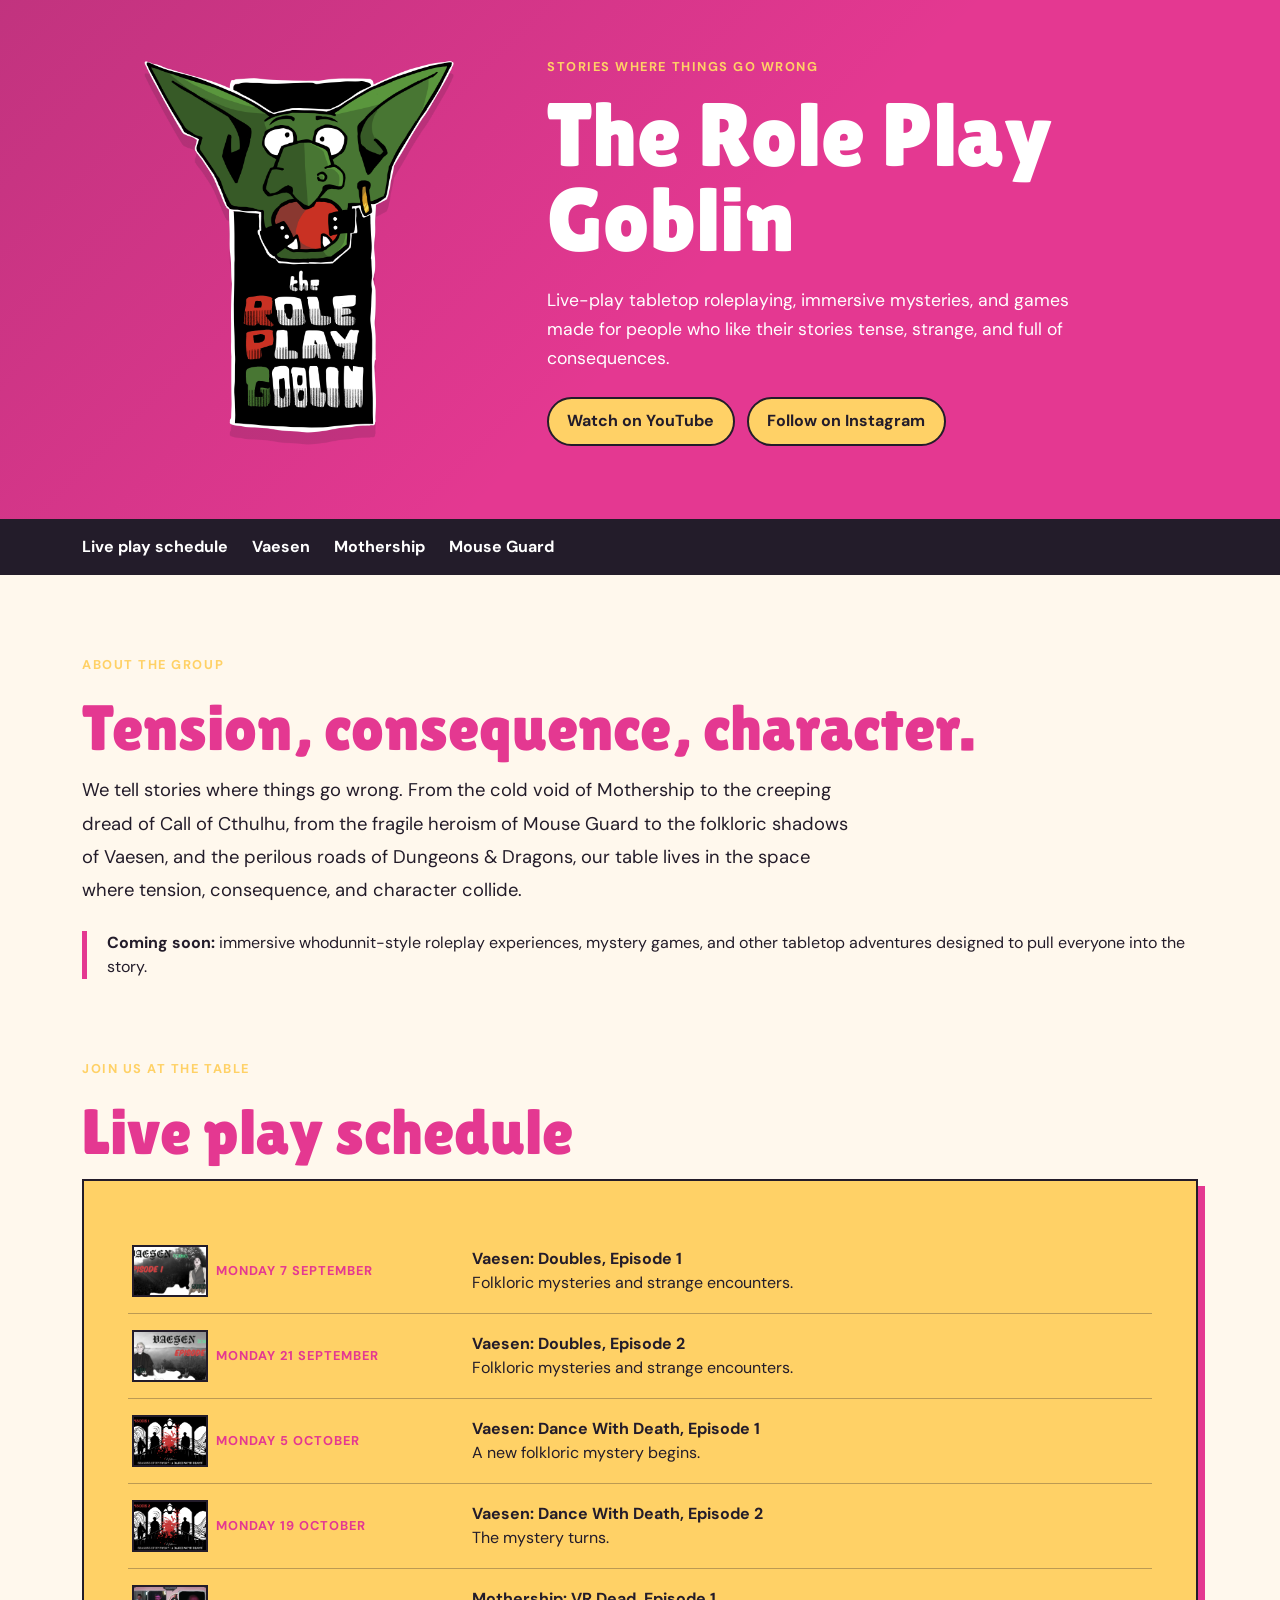
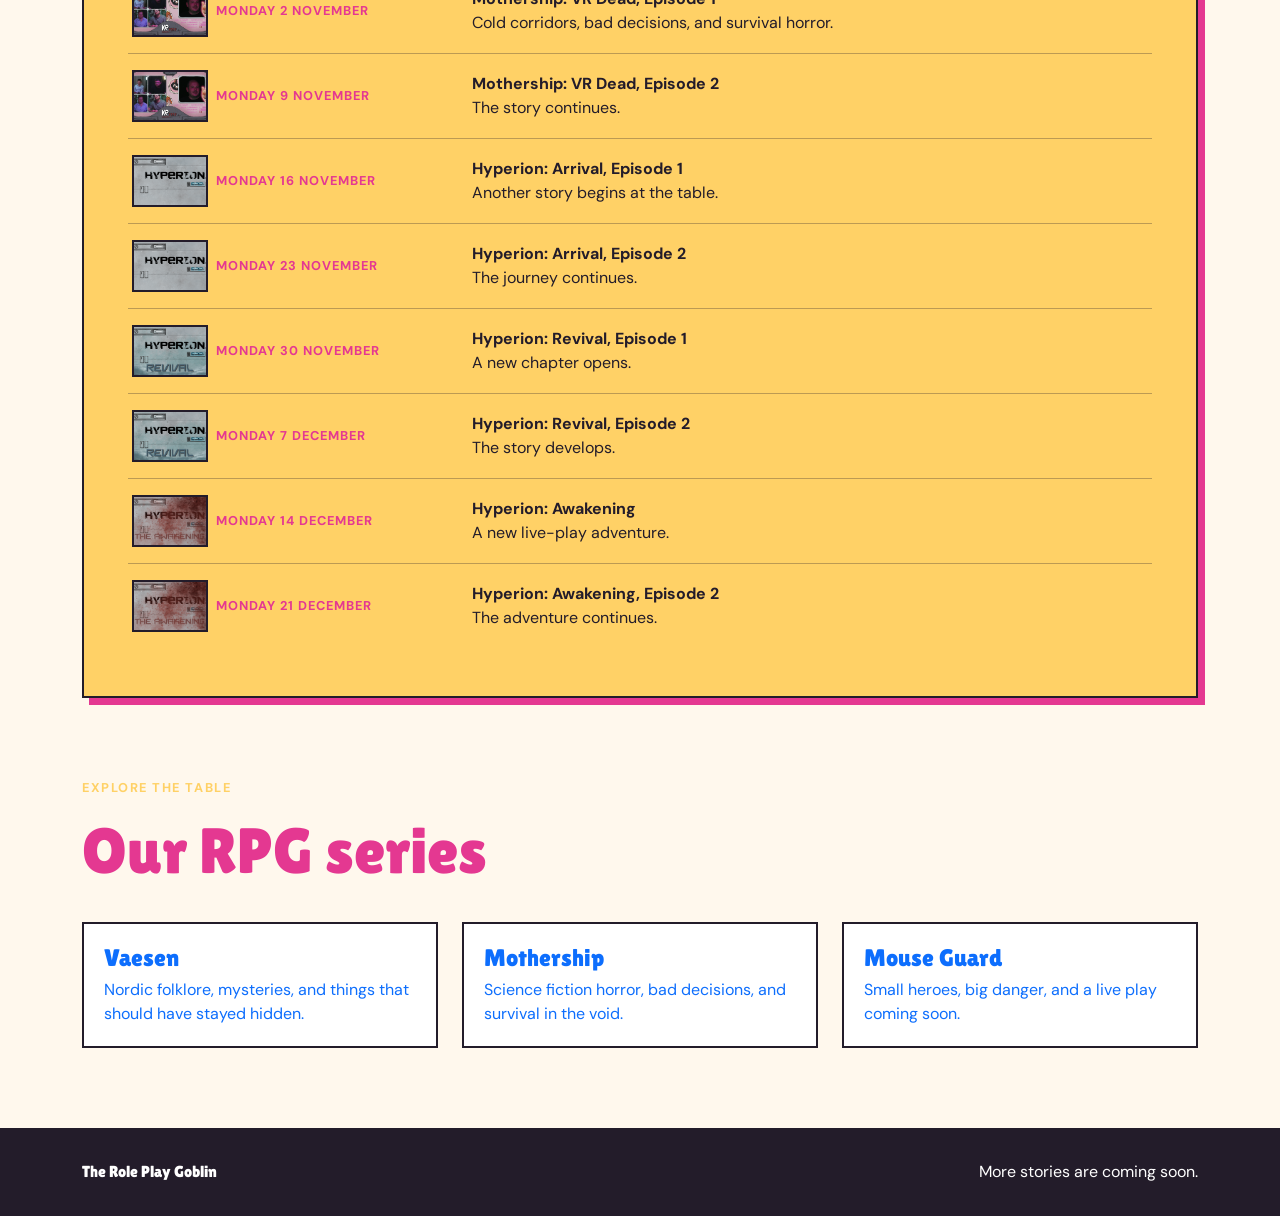
==== index.html @ 8b1f0409 "feat: initial commit" ====
<!doctype html>
<html>
<head>
  <meta charset="utf-8">
  <meta name="viewport" content="width=device-width, initial-scale=1">
  <meta name="description" content="The Role Play Goblin: live-play stories, immersive mysteries, and tabletop roleplaying games.">
  <link rel="icon" type="image/png" href="images/trpg_short_title_log_square.png">
  <link rel="preconnect" href="https://fonts.googleapis.com">
	<link rel="preconnect" href="https://fonts.gstatic.com" crossorigin>
	<link href="https://fonts.googleapis.com/css2?family=DM+Sans:wght@400;500;700&family=Lilita+One&display=swap" rel="stylesheet">
  	<link href="https://cdn.jsdelivr.net/npm/bootstrap@5.3.3/dist/css/bootstrap.min.css" rel="stylesheet">
  <style>
    :root {
      --pink: #e43891;
      --ink: #231c2a;
      --cream: #fff8ed;
      --yellow: #ffd166;
    }

    * { box-sizing: border-box; }

    body {
      margin: 0;
      color: var(--ink);
      background: var(--cream);
      font-family: 'DM Sans', sans-serif;
    }

    .display-font, h1, h2, h3, .brand { font-family: 'Lilita One', sans-serif; }

    .hero {
      min-height: 470px;
      padding: 3rem 0 4rem;
      color: white;
      background-color: var(--pink);
      background-image: linear-gradient(135deg, rgba(35, 28, 42, .18), transparent 55%);
    }

    .hero-inner { min-height: 390px; }
    .logo { width: min(390px, 78%); filter: drop-shadow(0 12px 0 rgba(35, 28, 42, .15)); }
    .hero h1 { font-size: clamp(3rem, 7vw, 5.8rem); line-height: .95; }
    .hero-copy { max-width: 570px; font-size: 1.1rem; line-height: 1.65; }
    .eyebrow { color: var(--yellow); letter-spacing: .12em; text-transform: uppercase; font-weight: 700; font-size: .8rem; }

    .social-links { display: flex; flex-wrap: wrap; gap: .75rem; }
    .social-links a {
      color: var(--ink);
      background: var(--yellow);
      border: 2px solid var(--ink);
      border-radius: 999px;
      padding: .65rem 1.15rem;
      text-decoration: none;
      font-weight: 700;
      transition: transform .2s ease, box-shadow .2s ease;
    }
    .social-links a:hover { transform: translate(-2px, -2px); box-shadow: 4px 4px 0 var(--ink); }
    .page-nav { background: var(--ink); }
    .page-nav a { color: white; text-decoration: none; font-weight: 700; }
    .page-nav a:hover { color: var(--yellow); }

    .content { padding: 5rem 0; }
    .section-heading { font-size: clamp(2.3rem, 5vw, 4rem); color: var(--pink); }
    .intro { max-width: 780px; font-size: 1.15rem; line-height: 1.8; }
    .offerings { border-left: 5px solid var(--pink); padding-left: 1.25rem; }
    .schedule { background: var(--yellow); border: 2px solid var(--ink); box-shadow: 7px 7px 0 var(--pink); }
    .schedule-item { padding: 1rem 0; border-bottom: 1px solid rgba(35, 28, 42, .3); }
    .schedule-item:last-child { border-bottom: 0; }
    .schedule-thumb { width: 76px; height: 52px; object-fit: cover; border: 2px solid var(--ink); }
    .schedule-date { color: var(--pink); font-weight: 700; text-transform: uppercase; font-size: .8rem; letter-spacing: .08em; }
    .category-section { scroll-margin-top: 1rem; }
    .category-heading { display: flex; align-items: baseline; gap: .75rem; flex-wrap: wrap; }
    .category-label { color: var(--pink); font: 1.15rem 'DM Sans', sans-serif; font-weight: 700; }
    .episode-card { height: 100%; overflow: hidden; background: white; border: 2px solid var(--ink); }
    .episode-art { width: 100%; aspect-ratio: 16 / 9; object-fit: cover; display: block; background: var(--ink); }
    .episode-art-placeholder { display: grid; place-items: center; padding: 1rem; color: white; text-align: center; font-weight: 700; }
    .episode-body { padding: 1.25rem; }
    .episode-body h3 { margin: 0 0 .35rem; font-size: 1.5rem; }
    .coming-soon { background: var(--ink); color: white; }
    .coming-soon .section-heading, .coming-soon .eyebrow { color: var(--yellow); }
    .series-note { color: #63586b; font-size: .95rem; }
    .player-card { height: 100%; padding: 1.5rem; background: white; border: 2px solid var(--ink); box-shadow: 7px 7px 0 var(--yellow); }
    .portrait { width: 112px; aspect-ratio: 1; object-fit: cover; border: 3px solid var(--ink); border-radius: 50%; }
    .portrait-placeholder { display: grid; place-items: center; background: var(--pink); color: white; font: 2.8rem 'Lilita One', sans-serif; }
    .player-card h3 { margin-top: 1rem; margin-bottom: .2rem; font-size: 1.8rem; }
    .role { color: var(--pink); font-weight: 700; }
    footer { padding: 2rem 0; color: white; background: var(--ink); }

    @media (max-width: 767px) {
      .hero { padding-top: 2rem; }
      .hero-inner { min-height: auto; }
      .logo { width: 230px; }
      .hero-copy { font-size: 1rem; }
      .content { padding: 3.5rem 0; }
    }
  </style>
</head>
<body>
  <header class="hero">
    <div class="container hero-inner d-flex align-items-center">
      <div class="row align-items-center gy-5 w-100">
        <div class="col-lg-5 text-center">
          <img class="logo" src="images/trpg_logo_inv_new.png" alt="The Role Play Goblin logo">
        </div>
        <div class="col-lg-7">
          <p class="eyebrow mb-3">Stories where things go wrong</p>
          <h1 class="mb-4">The Role Play Goblin</h1>
          <p class="hero-copy mb-4">Live-play tabletop roleplaying, immersive mysteries, and games made for people who like their stories tense, strange, and full of consequences.</p>
          <nav class="social-links" aria-label="Social links">
            <a href="https://www.youtube.com/channel/UC_iLuOQkk2GVkgqkTtTSJYw" target="_blank" rel="noopener">Watch on YouTube</a>
            <a href="https://www.instagram.com/theroleplaygoblin/" target="_blank" rel="noopener">Follow on Instagram</a>
          </nav>
        </div>
      </div>
    </div>
  </header>

  <nav class="page-nav" aria-label="Site navigation">
    <div class="container d-flex gap-4 py-3 flex-wrap">
      <a href="#schedule">Live play schedule</a>
      <a href="vaesen.html">Vaesen</a>
      <a href="mothership.html">Mothership</a>
      <a href="mouseguard.html">Mouse Guard</a>
    </div>
  </nav>

  <main>
    <section class="content" aria-labelledby="about-heading">
      <div class="container">
        <p class="eyebrow">About the group</p>
        <h2 id="about-heading" class="section-heading">Tension, consequence, character.</h2>
        <p class="intro">We tell stories where things go wrong. From the cold void of Mothership to the creeping dread of Call of Cthulhu, from the fragile heroism of Mouse Guard to the folkloric shadows of Vaesen, and the perilous roads of Dungeons &amp; Dragons, our table lives in the space where tension, consequence, and character collide.</p>
        <div class="offerings mt-4">
          <p class="mb-0"><strong>Coming soon:</strong> immersive whodunnit-style roleplay experiences, mystery games, and other tabletop adventures designed to pull everyone into the story.</p>
        </div>
      </div>
    </section>

    <section id="schedule" class="content pt-0" aria-labelledby="schedule-heading">
      <div class="container">
        <p class="eyebrow">Join us at the table</p>
        <h2 id="schedule-heading" class="section-heading">Live play schedule</h2>
        <div class="schedule p-4 p-md-5">
          <div class="schedule-item row g-2 align-items-center">
            <div class="col-auto"><img class="schedule-thumb" src="images/vaesen/doubles_ep1_still.png" alt=""></div>
            <div class="col-md-3 schedule-date"><time datetime="2026-09-07">Monday 7 September</time></div>
            <div class="col"><strong>Vaesen: Doubles, Episode 1</strong><br>Folkloric mysteries and strange encounters.</div>
          </div>
          <div class="schedule-item row g-2 align-items-center">
            <div class="col-auto"><img class="schedule-thumb" src="images/vaesen/doubles_ep2_still.png" alt=""></div>
            <div class="col-md-3 schedule-date"><time datetime="2026-09-21">Monday 21 September</time></div>
            <div class="col"><strong>Vaesen: Doubles, Episode 2</strong><br>Folkloric mysteries and strange encounters.</div>
          </div>
          <div class="schedule-item row g-2 align-items-center">
            <div class="col-auto"><img class="schedule-thumb" src="images/vaesen/NeckIntroThumbnailEp1.png" alt=""></div>
            <div class="col-md-3 schedule-date"><time datetime="2026-10-05">Monday 5 October</time></div>
            <div class="col"><strong>Vaesen: Dance With Death, Episode 1</strong><br>A new folkloric mystery begins.</div>
          </div>
          <div class="schedule-item row g-2 align-items-center">
            <div class="col-auto"><img class="schedule-thumb" src="images/vaesen/NeckIntroThumbnailEp2.png" alt=""></div>
            <div class="col-md-3 schedule-date"><time datetime="2026-10-19">Monday 19 October</time></div>
            <div class="col"><strong>Vaesen: Dance With Death, Episode 2</strong><br>The mystery turns.</div>
          </div>
          <div class="schedule-item row g-2 align-items-center">
            <div class="col-auto"><img class="schedule-thumb" src="images/mothership/VRDeadEpisode1.png" alt=""></div>
            <div class="col-md-3 schedule-date"><time datetime="2026-11-02">Monday 2 November</time></div>
            <div class="col"><strong>Mothership: VR Dead, Episode 1</strong><br>Cold corridors, bad decisions, and survival horror.</div>
          </div>
          <div class="schedule-item row g-2 align-items-center">
            <div class="col-auto"><img class="schedule-thumb" src="images/mothership/VRDeadEpisode1.png" alt=""></div>
            <div class="col-md-3 schedule-date"><time datetime="2026-11-09">Monday 9 November</time></div>
            <div class="col"><strong>Mothership: VR Dead, Episode 2</strong><br>The story continues.</div>
          </div>
          <div class="schedule-item row g-2 align-items-center">
            <div class="col-auto"><img class="schedule-thumb" src="images/mothership/hyp_arrival_banner.png" alt=""></div>
            <div class="col-md-3 schedule-date"><time datetime="2026-11-16">Monday 16 November</time></div>
            <div class="col"><strong>Hyperion: Arrival, Episode 1</strong><br>Another story begins at the table.</div>
          </div>
          <div class="schedule-item row g-2 align-items-center">
            <div class="col-auto"><img class="schedule-thumb" src="images/mothership/hyp_arrival_banner.png" alt=""></div>
            <div class="col-md-3 schedule-date"><time datetime="2026-11-23">Monday 23 November</time></div>
            <div class="col"><strong>Hyperion: Arrival, Episode 2</strong><br>The journey continues.</div>
          </div>
          <div class="schedule-item row g-2 align-items-center">
            <div class="col-auto"><img class="schedule-thumb" src="images/mothership/hyp_revival_banner.png" alt=""></div>
            <div class="col-md-3 schedule-date"><time datetime="2026-11-30">Monday 30 November</time></div>
            <div class="col"><strong>Hyperion: Revival, Episode 1</strong><br>A new chapter opens.</div>
          </div>
          <div class="schedule-item row g-2 align-items-center">
            <div class="col-auto"><img class="schedule-thumb" src="images/mothership/hyp_revival_banner.png" alt=""></div>
            <div class="col-md-3 schedule-date"><time datetime="2026-12-07">Monday 7 December</time></div>
            <div class="col"><strong>Hyperion: Revival, Episode 2</strong><br>The story develops.</div>
          </div>
          <div class="schedule-item row g-2 align-items-center">
            <div class="col-auto"><img class="schedule-thumb" src="images/mothership/hyp_awakening_banner.png" alt=""></div>
            <div class="col-md-3 schedule-date"><time datetime="2026-12-14">Monday 14 December</time></div>
            <div class="col"><strong>Hyperion: Awakening</strong><br>A new live-play adventure.</div>
          </div>
          <div class="schedule-item row g-2 align-items-center">
            <div class="col-auto"><img class="schedule-thumb" src="images/mothership/hyp_awakening_banner.png" alt=""></div>
            <div class="col-md-3 schedule-date"><time datetime="2026-12-21">Monday 21 December</time></div>
            <div class="col"><strong>Hyperion: Awakening, Episode 2</strong><br>The adventure continues.</div>
          </div>
        </div>
      </div>
    </section>

    <section class="content pt-0" aria-labelledby="series-heading">
      <div class="container">
        <p class="eyebrow">Explore the table</p>
        <h2 id="series-heading" class="section-heading">Our RPG series</h2>
        <div class="row g-4 mt-2">
          <div class="col-md-4"><a class="episode-card d-block text-decoration-none" href="vaesen.html"><div class="episode-body"><h3>Vaesen</h3><p class="mb-0">Nordic folklore, mysteries, and things that should have stayed hidden.</p></div></a></div>
          <div class="col-md-4"><a class="episode-card d-block text-decoration-none" href="mothership.html"><div class="episode-body"><h3>Mothership</h3><p class="mb-0">Science fiction horror, bad decisions, and survival in the void.</p></div></a></div>
          <div class="col-md-4"><a class="episode-card d-block text-decoration-none" href="mouseguard.html"><div class="episode-body"><h3>Mouse Guard</h3><p class="mb-0">Small heroes, big danger, and a live play coming soon.</p></div></a></div>
        </div>
      </div>
    </section>

  </main>

  <footer>
    <div class="container d-flex justify-content-between align-items-center flex-wrap gap-3">
      <span class="brand">The Role Play Goblin</span>
      <span>More stories are coming soon.</span>
    </div>
  </footer>

</body>
</html>
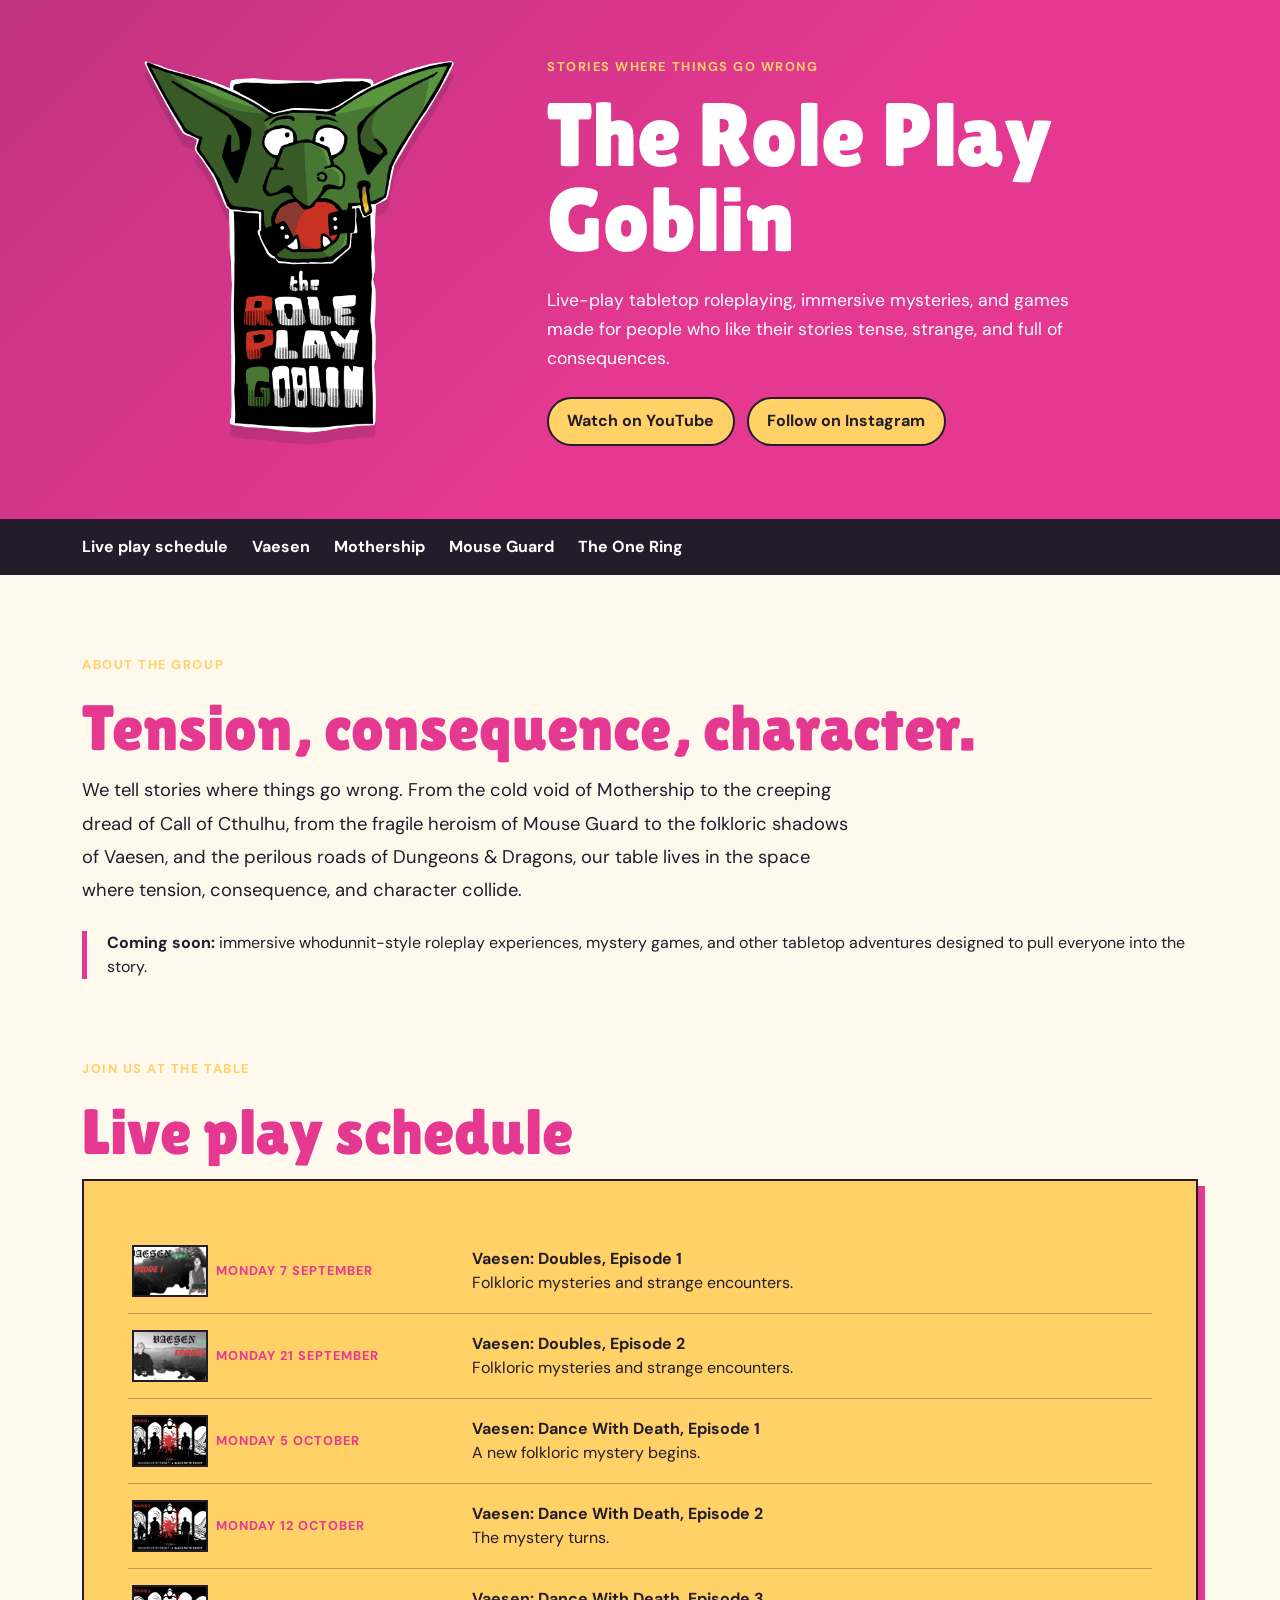
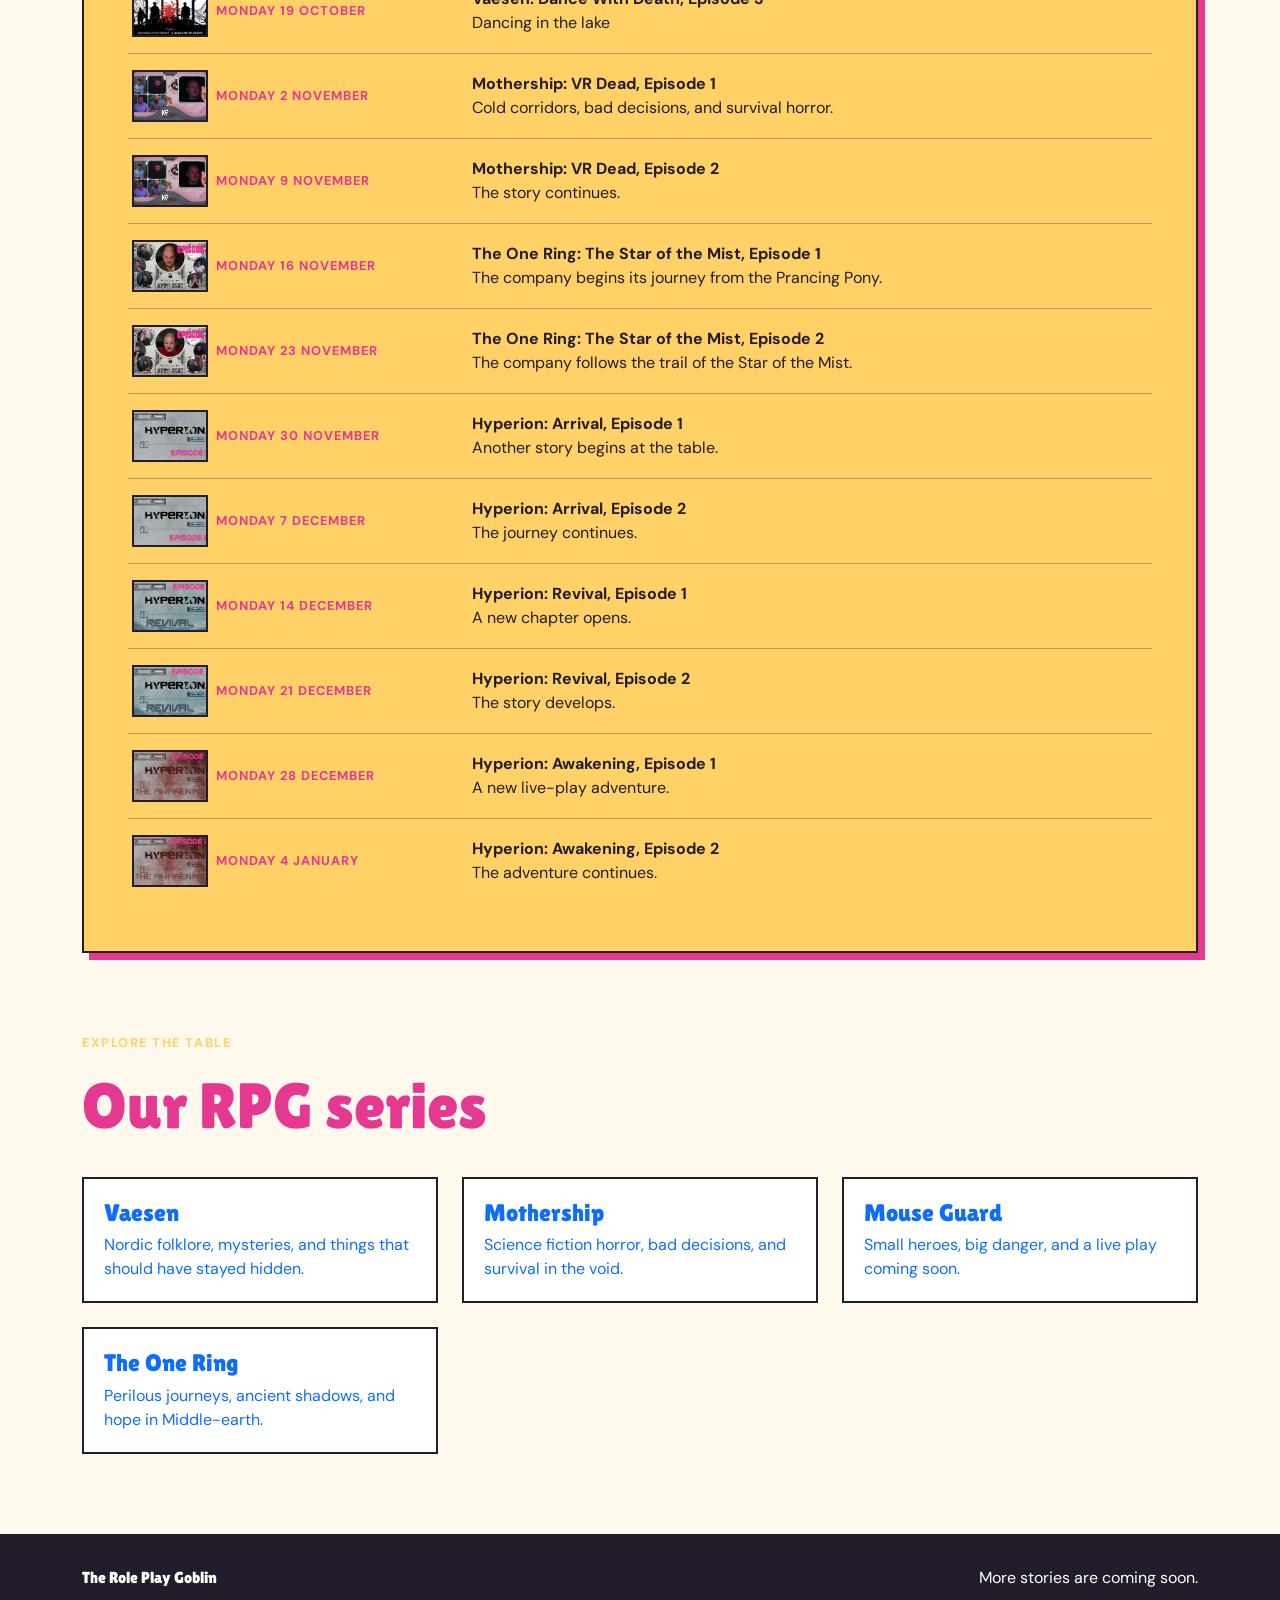
==== commit 35def115: "added TOR" ====
--- a/index.html
+++ b/index.html
@@ -120,6 +120,7 @@
       <a href="vaesen.html">Vaesen</a>
       <a href="mothership.html">Mothership</a>
       <a href="mouseguard.html">Mouse Guard</a>
+      <a href="tor.html">The One Ring</a>
     </div>
   </nav>
 
@@ -157,8 +158,13 @@
           </div>
           <div class="schedule-item row g-2 align-items-center">
             <div class="col-auto"><img class="schedule-thumb" src="images/vaesen/NeckIntroThumbnailEp2.png" alt=""></div>
+            <div class="col-md-3 schedule-date"><time datetime="2026-10-12">Monday 12 October</time></div>
+            <div class="col"><strong>Vaesen: Dance With Death, Episode 2</strong><br>The mystery turns.</div>
+          </div>
+          <div class="schedule-item row g-2 align-items-center">
+            <div class="col-auto"><img class="schedule-thumb" src="images/vaesen/NeckIntroThumbnailEp3.png" alt=""></div>
             <div class="col-md-3 schedule-date"><time datetime="2026-10-19">Monday 19 October</time></div>
-            <div class="col"><strong>Vaesen: Dance With Death, Episode 2</strong><br>The mystery turns.</div>
+            <div class="col"><strong>Vaesen: Dance With Death, Episode 3</strong><br>Dancing in the lake</div>
           </div>
           <div class="schedule-item row g-2 align-items-center">
             <div class="col-auto"><img class="schedule-thumb" src="images/mothership/VRDeadEpisode1.png" alt=""></div>
@@ -171,33 +177,43 @@
             <div class="col"><strong>Mothership: VR Dead, Episode 2</strong><br>The story continues.</div>
           </div>
           <div class="schedule-item row g-2 align-items-center">
-            <div class="col-auto"><img class="schedule-thumb" src="images/mothership/hyp_arrival_banner.png" alt=""></div>
+            <div class="col-auto"><img class="schedule-thumb" src="images/tor/StarOfMistEp1Screen.png" alt=""></div>
             <div class="col-md-3 schedule-date"><time datetime="2026-11-16">Monday 16 November</time></div>
+            <div class="col"><strong>The One Ring: The Star of the Mist, Episode 1</strong><br>The company begins its journey from the Prancing Pony.</div>
+          </div>
+          <div class="schedule-item row g-2 align-items-center">
+            <div class="col-auto"><img class="schedule-thumb" src="images/tor/StarOfMistEp2Screen.png" alt=""></div>
+            <div class="col-md-3 schedule-date"><time datetime="2026-11-23">Monday 23 November</time></div>
+            <div class="col"><strong>The One Ring: The Star of the Mist, Episode 2</strong><br>The company follows the trail of the Star of the Mist.</div>
+          </div>
+          <div class="schedule-item row g-2 align-items-center">
+            <div class="col-auto"><img class="schedule-thumb" src="images/mothership/arrival_ep1_screen.png" alt=""></div>
+            <div class="col-md-3 schedule-date"><time datetime="2026-11-30">Monday 30 November</time></div>
             <div class="col"><strong>Hyperion: Arrival, Episode 1</strong><br>Another story begins at the table.</div>
           </div>
           <div class="schedule-item row g-2 align-items-center">
-            <div class="col-auto"><img class="schedule-thumb" src="images/mothership/hyp_arrival_banner.png" alt=""></div>
-            <div class="col-md-3 schedule-date"><time datetime="2026-11-23">Monday 23 November</time></div>
+            <div class="col-auto"><img class="schedule-thumb" src="images/mothership/arrival_ep2_screen.png" alt=""></div>
+            <div class="col-md-3 schedule-date"><time datetime="2026-12-07">Monday 7 December</time></div>
             <div class="col"><strong>Hyperion: Arrival, Episode 2</strong><br>The journey continues.</div>
           </div>
           <div class="schedule-item row g-2 align-items-center">
-            <div class="col-auto"><img class="schedule-thumb" src="images/mothership/hyp_revival_banner.png" alt=""></div>
-            <div class="col-md-3 schedule-date"><time datetime="2026-11-30">Monday 30 November</time></div>
+            <div class="col-auto"><img class="schedule-thumb" src="images/mothership/revival_ep1_screen.png" alt=""></div>
+            <div class="col-md-3 schedule-date"><time datetime="2026-12-14">Monday 14 December</time></div>
             <div class="col"><strong>Hyperion: Revival, Episode 1</strong><br>A new chapter opens.</div>
           </div>
           <div class="schedule-item row g-2 align-items-center">
-            <div class="col-auto"><img class="schedule-thumb" src="images/mothership/hyp_revival_banner.png" alt=""></div>
-            <div class="col-md-3 schedule-date"><time datetime="2026-12-07">Monday 7 December</time></div>
+            <div class="col-auto"><img class="schedule-thumb" src="images/mothership/revival_ep2_screen.png" alt=""></div>
+            <div class="col-md-3 schedule-date"><time datetime="2026-12-21">Monday 21 December</time></div>
             <div class="col"><strong>Hyperion: Revival, Episode 2</strong><br>The story develops.</div>
           </div>
           <div class="schedule-item row g-2 align-items-center">
-            <div class="col-auto"><img class="schedule-thumb" src="images/mothership/hyp_awakening_banner.png" alt=""></div>
-            <div class="col-md-3 schedule-date"><time datetime="2026-12-14">Monday 14 December</time></div>
-            <div class="col"><strong>Hyperion: Awakening</strong><br>A new live-play adventure.</div>
-          </div>
-          <div class="schedule-item row g-2 align-items-center">
-            <div class="col-auto"><img class="schedule-thumb" src="images/mothership/hyp_awakening_banner.png" alt=""></div>
-            <div class="col-md-3 schedule-date"><time datetime="2026-12-21">Monday 21 December</time></div>
+            <div class="col-auto"><img class="schedule-thumb" src="images/mothership/awakening_ep1_screen.png" alt=""></div>
+            <div class="col-md-3 schedule-date"><time datetime="2026-12-28">Monday 28 December</time></div>
+            <div class="col"><strong>Hyperion: Awakening, Episode 1</strong><br>A new live-play adventure.</div>
+          </div>
+          <div class="schedule-item row g-2 align-items-center">
+            <div class="col-auto"><img class="schedule-thumb" src="images/mothership/awakening_ep2_screen.png" alt=""></div>
+            <div class="col-md-3 schedule-date"><time datetime="2027-01-04">Monday 4 January</time></div>
             <div class="col"><strong>Hyperion: Awakening, Episode 2</strong><br>The adventure continues.</div>
           </div>
         </div>
@@ -212,6 +228,7 @@
           <div class="col-md-4"><a class="episode-card d-block text-decoration-none" href="vaesen.html"><div class="episode-body"><h3>Vaesen</h3><p class="mb-0">Nordic folklore, mysteries, and things that should have stayed hidden.</p></div></a></div>
           <div class="col-md-4"><a class="episode-card d-block text-decoration-none" href="mothership.html"><div class="episode-body"><h3>Mothership</h3><p class="mb-0">Science fiction horror, bad decisions, and survival in the void.</p></div></a></div>
           <div class="col-md-4"><a class="episode-card d-block text-decoration-none" href="mouseguard.html"><div class="episode-body"><h3>Mouse Guard</h3><p class="mb-0">Small heroes, big danger, and a live play coming soon.</p></div></a></div>
+          <div class="col-md-4"><a class="episode-card d-block text-decoration-none" href="tor.html"><div class="episode-body"><h3>The One Ring</h3><p class="mb-0">Perilous journeys, ancient shadows, and hope in Middle-earth.</p></div></a></div>
         </div>
       </div>
     </section>
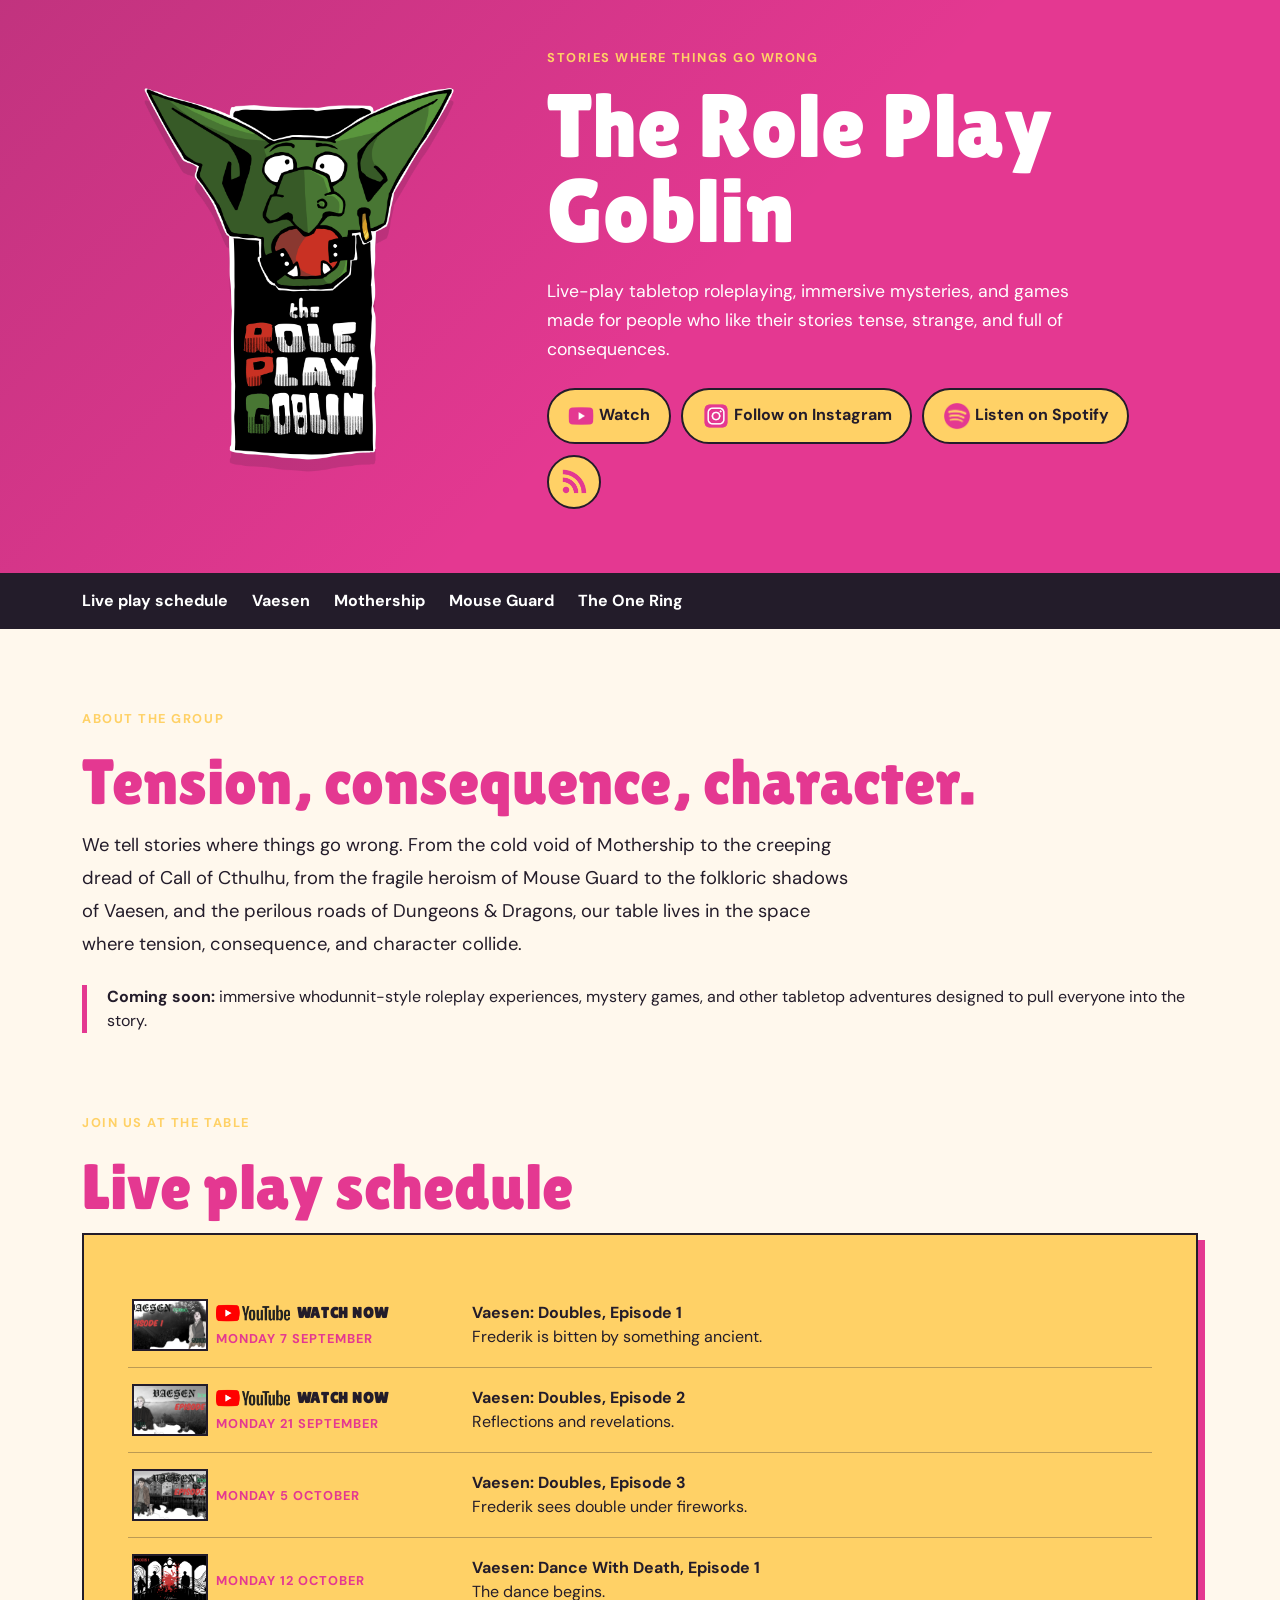
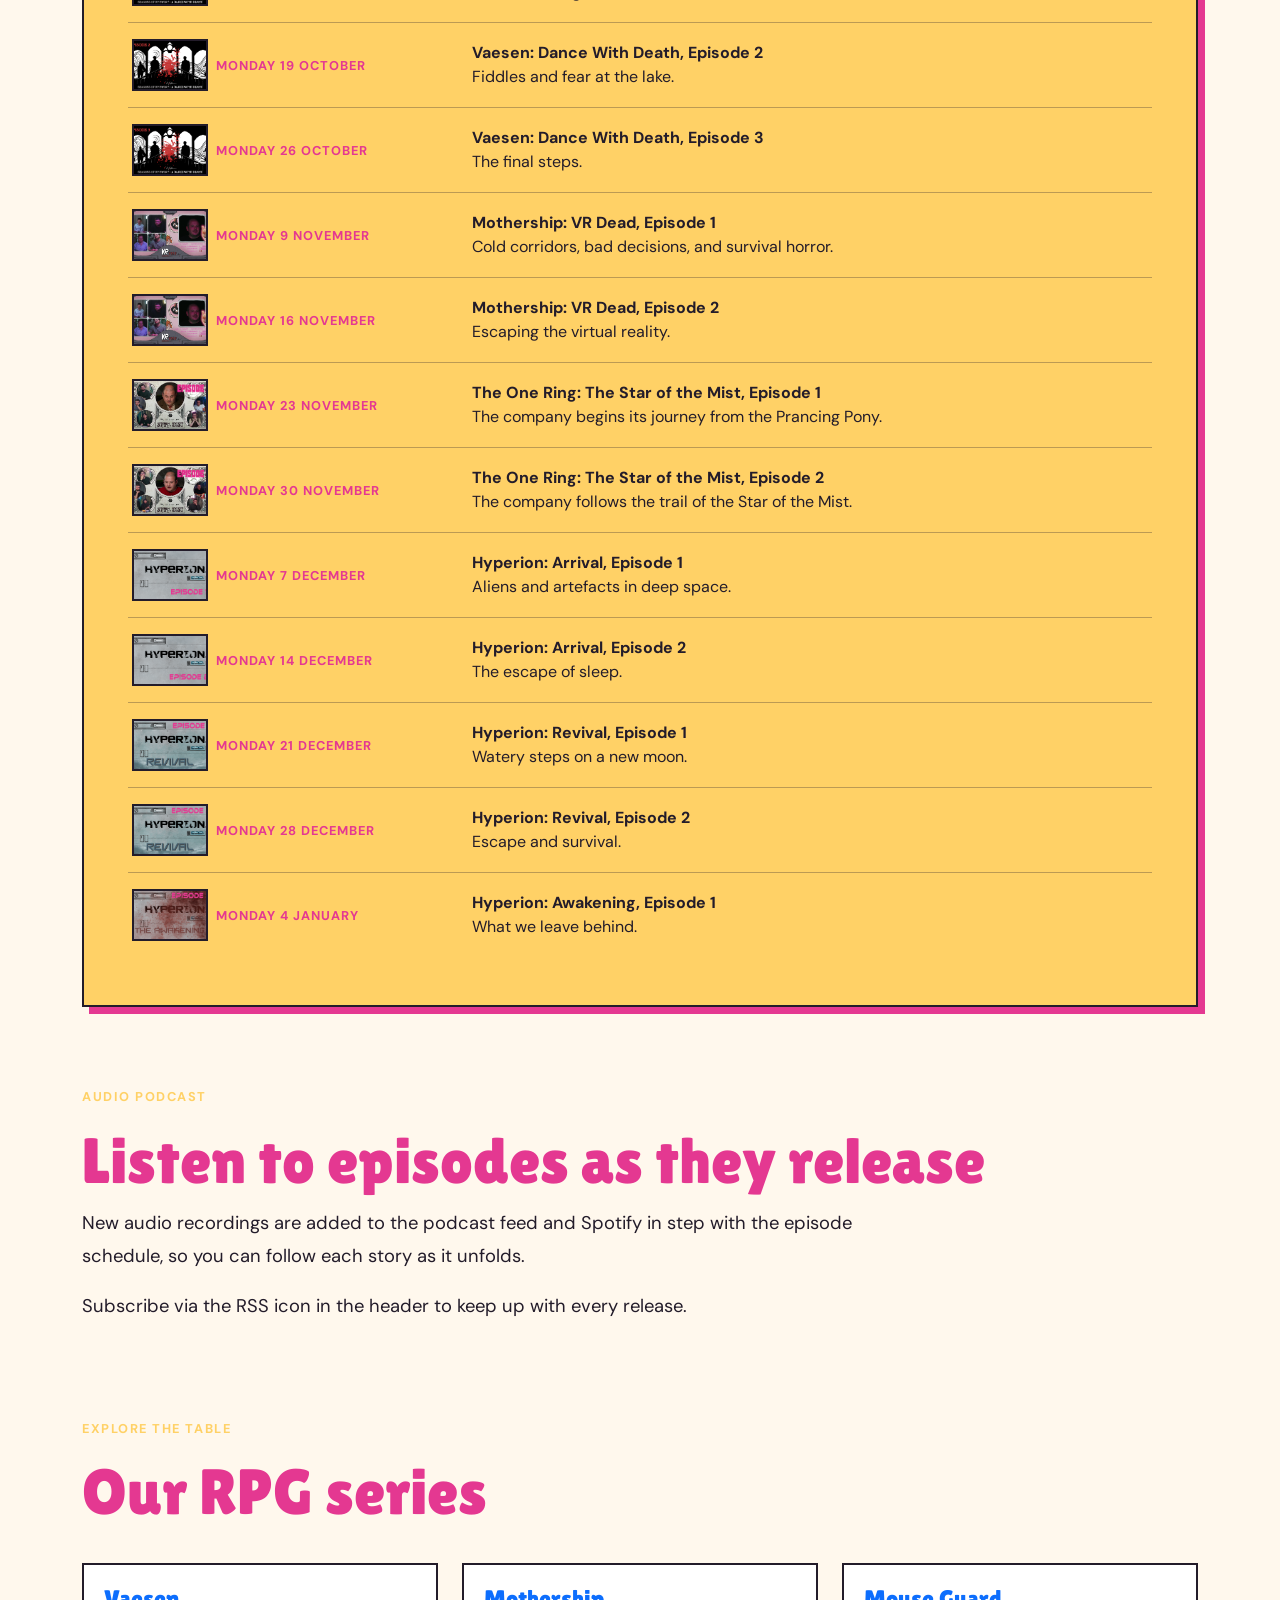
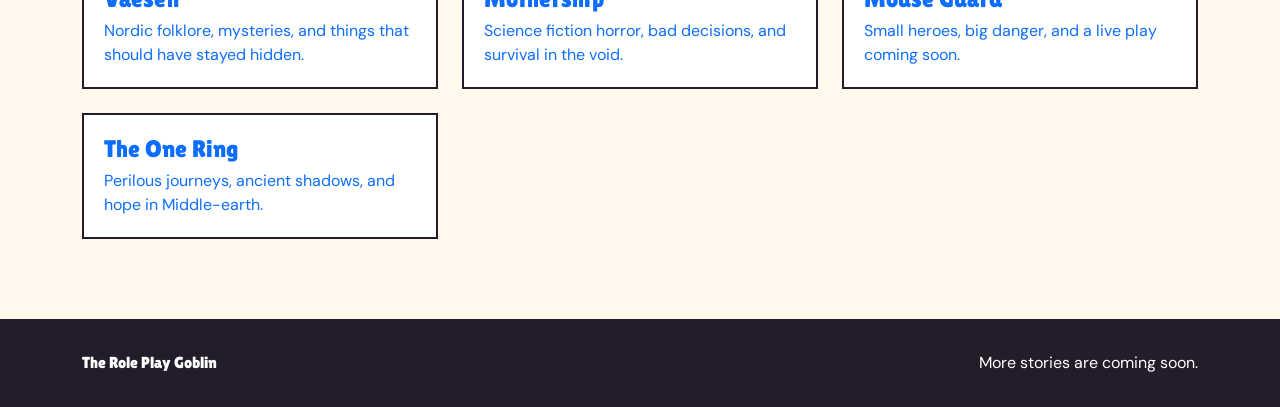
==== commit 3c9f60ef: "feat: added podcast links and updated youtube links" ====
--- a/index.html
+++ b/index.html
@@ -42,18 +42,58 @@
     .hero-copy { max-width: 570px; font-size: 1.1rem; line-height: 1.65; }
     .eyebrow { color: var(--yellow); letter-spacing: .12em; text-transform: uppercase; font-weight: 700; font-size: .8rem; }
 
-    .social-links { display: flex; flex-wrap: wrap; gap: .75rem; }
+    .social-links { display: flex; flex-wrap: wrap; gap: .65rem; }
     .social-links a {
       color: var(--ink);
       background: var(--yellow);
       border: 2px solid var(--ink);
       border-radius: 999px;
-      padding: .65rem 1.15rem;
+      padding: .75rem 1.15rem;
       text-decoration: none;
       font-weight: 700;
       transition: transform .2s ease, box-shadow .2s ease;
     }
     .social-links a:hover { transform: translate(-2px, -2px); box-shadow: 4px 4px 0 var(--ink); }
+    .social-links .rss-copy-link {
+      display: inline-flex;
+      align-items: center;
+      justify-content: center;
+      width: 54px;
+      height: 54px;
+      padding: 0;
+      line-height: 1;
+    }
+    .rss-copy-link .rss-icon {
+      width: 22px;
+      height: 22px;
+      display: block;
+      fill: currentColor;
+    }
+    .rss-copy-link.copied {
+      background: #b9fbc0;
+      box-shadow: 4px 4px 0 var(--ink);
+    }
+    .copy-toast {
+      position: fixed;
+      right: 1rem;
+      bottom: 1rem;
+      background: var(--ink);
+      color: white;
+      border: 2px solid var(--yellow);
+      border-radius: 999px;
+      padding: .7rem 1rem;
+      font-weight: 700;
+      box-shadow: 0 10px 28px rgba(35, 28, 42, .18);
+      opacity: 0;
+      transform: translateY(12px);
+      pointer-events: none;
+      transition: opacity .2s ease, transform .2s ease;
+      z-index: 1000;
+    }
+    .copy-toast.show {
+      opacity: 1;
+      transform: translateY(0);
+    }
     .page-nav { background: var(--ink); }
     .page-nav a { color: white; text-decoration: none; font-weight: 700; }
     .page-nav a:hover { color: var(--yellow); }
@@ -67,6 +107,24 @@
     .schedule-item:last-child { border-bottom: 0; }
     .schedule-thumb { width: 76px; height: 52px; object-fit: cover; border: 2px solid var(--ink); }
     .schedule-date { color: var(--pink); font-weight: 700; text-transform: uppercase; font-size: .8rem; letter-spacing: .08em; }
+    .watch-now {
+      display: inline-flex;
+      align-items: center;
+      gap: .45rem;
+      font-family: 'Lilita One', sans-serif;
+      font-size: .95rem;
+      letter-spacing: .04em;
+      text-transform: uppercase;
+      color: var(--ink);
+      line-height: 1.2;
+    }
+    .watch-now a {
+      display: inline-flex;
+      align-items: center;
+      justify-content: center;
+      color: inherit;
+      text-decoration: none;
+    }
     .category-section { scroll-margin-top: 1rem; }
     .category-heading { display: flex; align-items: baseline; gap: .75rem; flex-wrap: wrap; }
     .category-label { color: var(--pink); font: 1.15rem 'DM Sans', sans-serif; font-weight: 700; }
@@ -106,8 +164,19 @@
           <h1 class="mb-4">The Role Play Goblin</h1>
           <p class="hero-copy mb-4">Live-play tabletop roleplaying, immersive mysteries, and games made for people who like their stories tense, strange, and full of consequences.</p>
           <nav class="social-links" aria-label="Social links">
-            <a href="https://www.youtube.com/channel/UC_iLuOQkk2GVkgqkTtTSJYw" target="_blank" rel="noopener">Watch on YouTube</a>
-            <a href="https://www.instagram.com/theroleplaygoblin/" target="_blank" rel="noopener">Follow on Instagram</a>
+            <a href="https://www.youtube.com/channel/UC_iLuOQkk2GVkgqkTtTSJYw" target="_blank" rel="noopener">
+              <img src="images/youtube_icon.png" width="28" height="28" alt="Watch on YouTube"> Watch
+            </a>
+            <a href="https://www.instagram.com/theroleplaygoblin/" target="_blank" rel="noopener">
+              <img src="images/insta_icon.png" width="28" height="28" alt="Follow on Instagram"> Follow on Instagram
+            </a>
+            <a href="https://open.spotify.com/show/1xSlCPKiNIIGX0DpBIR5LS?si=1337a3807b0a43d3" target="_blank" rel="noopener">
+              <img src="images/spotify_icon.png" width="28" height="28" alt="Listen on Spotify"> Listen on Spotify
+            </a>
+            <a href="https://podcast.therpgoblin.co.uk/feed.xml" class="rss-copy-link" data-feed-url="https://podcast.therpgoblin.co.uk/feed.xml" aria-label="Copy RSS feed URL" title="Copy RSS feed URL">
+              <img src="images/rss_icon_2.png" width="35" height="35" alt="RSS feed icon">
+              <span class="visually-hidden">Copy RSS feed URL</span>
+            </a>
           </nav>
         </div>
       </div>
@@ -143,80 +212,109 @@
         <div class="schedule p-4 p-md-5">
           <div class="schedule-item row g-2 align-items-center">
             <div class="col-auto"><img class="schedule-thumb" src="images/vaesen/doubles_ep1_still.png" alt=""></div>
-            <div class="col-md-3 schedule-date"><time datetime="2026-09-07">Monday 7 September</time></div>
-            <div class="col"><strong>Vaesen: Doubles, Episode 1</strong><br>Folkloric mysteries and strange encounters.</div>
+            <div class="col-md-3 schedule-date">
+              <div class="watch-now">
+                <a href="https://youtu.be/9Hrv9qN8XE8?si=QEjXTubyAr9FMvUW" target="_blank" rel="noopener noreferrer" aria-label="Watch episode 1 on YouTube">
+                  <img src="images/youtube_watch_icon.png" height="22" alt="Watch on YouTube">
+                </a>
+                <span>Watch Now</span>
+              </div>
+              <div>
+                <time datetime="2026-09-07">Monday 7 September</time>
+              </div>
+            </div>
+            <div class="col"><strong>Vaesen: Doubles, Episode 1</strong><br>Frederik is bitten by something ancient.</div>
           </div>
           <div class="schedule-item row g-2 align-items-center">
             <div class="col-auto"><img class="schedule-thumb" src="images/vaesen/doubles_ep2_still.png" alt=""></div>
-            <div class="col-md-3 schedule-date"><time datetime="2026-09-21">Monday 21 September</time></div>
-            <div class="col"><strong>Vaesen: Doubles, Episode 2</strong><br>Folkloric mysteries and strange encounters.</div>
+            <div class="col-md-3 schedule-date">
+              <div class="watch-now">
+                <a href="https://youtu.be/AnkgOGsz8a8?si=aFvEmVTHpzKaoLs2" target="_blank" rel="noopener noreferrer" aria-label="Watch episode 2 on YouTube">
+                  <img src="images/youtube_watch_icon.png" height="22" alt="Watch on YouTube">
+                </a>
+                <span>Watch Now</span>
+              </div>
+              <div>
+                <time datetime="2026-09-21">Monday 21 September</time>
+              </div>
+            </div>
+            <div class="col"><strong>Vaesen: Doubles, Episode 2</strong><br>Reflections and revelations.</div>
+          </div>
+          <div class="schedule-item row g-2 align-items-center">
+            <div class="col-auto"><img class="schedule-thumb" src="images/vaesen/doubles_ep3_still.png" alt=""></div>
+            <div class="col-md-3 schedule-date"><time datetime="2026-10-05">Monday 5 October</time></div>
+            <div class="col"><strong>Vaesen: Doubles, Episode 3</strong><br>Frederik sees double under fireworks.</div>
           </div>
           <div class="schedule-item row g-2 align-items-center">
             <div class="col-auto"><img class="schedule-thumb" src="images/vaesen/NeckIntroThumbnailEp1.png" alt=""></div>
-            <div class="col-md-3 schedule-date"><time datetime="2026-10-05">Monday 5 October</time></div>
-            <div class="col"><strong>Vaesen: Dance With Death, Episode 1</strong><br>A new folkloric mystery begins.</div>
+            <div class="col-md-3 schedule-date"><time datetime="2026-10-12">Monday 12 October</time></div>
+            <div class="col"><strong>Vaesen: Dance With Death, Episode 1</strong><br>The dance begins.</div>
           </div>
           <div class="schedule-item row g-2 align-items-center">
             <div class="col-auto"><img class="schedule-thumb" src="images/vaesen/NeckIntroThumbnailEp2.png" alt=""></div>
-            <div class="col-md-3 schedule-date"><time datetime="2026-10-12">Monday 12 October</time></div>
-            <div class="col"><strong>Vaesen: Dance With Death, Episode 2</strong><br>The mystery turns.</div>
+            <div class="col-md-3 schedule-date"><time datetime="2026-10-19">Monday 19 October</time></div>
+            <div class="col"><strong>Vaesen: Dance With Death, Episode 2</strong><br>Fiddles and fear at the lake.</div>
           </div>
           <div class="schedule-item row g-2 align-items-center">
             <div class="col-auto"><img class="schedule-thumb" src="images/vaesen/NeckIntroThumbnailEp3.png" alt=""></div>
-            <div class="col-md-3 schedule-date"><time datetime="2026-10-19">Monday 19 October</time></div>
-            <div class="col"><strong>Vaesen: Dance With Death, Episode 3</strong><br>Dancing in the lake</div>
-          </div>
-          <div class="schedule-item row g-2 align-items-center">
-            <div class="col-auto"><img class="schedule-thumb" src="images/mothership/VRDeadEpisode1.png" alt=""></div>
-            <div class="col-md-3 schedule-date"><time datetime="2026-11-02">Monday 2 November</time></div>
-            <div class="col"><strong>Mothership: VR Dead, Episode 1</strong><br>Cold corridors, bad decisions, and survival horror.</div>
+            <div class="col-md-3 schedule-date"><time datetime="2026-10-26">Monday 26 October</time></div>
+            <div class="col"><strong>Vaesen: Dance With Death, Episode 3</strong><br>The final steps.</div>
           </div>
           <div class="schedule-item row g-2 align-items-center">
             <div class="col-auto"><img class="schedule-thumb" src="images/mothership/VRDeadEpisode1.png" alt=""></div>
             <div class="col-md-3 schedule-date"><time datetime="2026-11-09">Monday 9 November</time></div>
-            <div class="col"><strong>Mothership: VR Dead, Episode 2</strong><br>The story continues.</div>
+            <div class="col"><strong>Mothership: VR Dead, Episode 1</strong><br>Cold corridors, bad decisions, and survival horror.</div>
+          </div>
+          <div class="schedule-item row g-2 align-items-center">
+            <div class="col-auto"><img class="schedule-thumb" src="images/mothership/VRDeadEpisode1.png" alt=""></div>
+            <div class="col-md-3 schedule-date"><time datetime="2026-11-16">Monday 16 November</time></div>
+            <div class="col"><strong>Mothership: VR Dead, Episode 2</strong><br>Escaping the virtual reality.</div>
           </div>
           <div class="schedule-item row g-2 align-items-center">
             <div class="col-auto"><img class="schedule-thumb" src="images/tor/StarOfMistEp1Screen.png" alt=""></div>
-            <div class="col-md-3 schedule-date"><time datetime="2026-11-16">Monday 16 November</time></div>
+            <div class="col-md-3 schedule-date"><time datetime="2026-11-23">Monday 23 November</time></div>
             <div class="col"><strong>The One Ring: The Star of the Mist, Episode 1</strong><br>The company begins its journey from the Prancing Pony.</div>
           </div>
           <div class="schedule-item row g-2 align-items-center">
             <div class="col-auto"><img class="schedule-thumb" src="images/tor/StarOfMistEp2Screen.png" alt=""></div>
-            <div class="col-md-3 schedule-date"><time datetime="2026-11-23">Monday 23 November</time></div>
+            <div class="col-md-3 schedule-date"><time datetime="2026-11-30">Monday 30 November</time></div>
             <div class="col"><strong>The One Ring: The Star of the Mist, Episode 2</strong><br>The company follows the trail of the Star of the Mist.</div>
           </div>
           <div class="schedule-item row g-2 align-items-center">
             <div class="col-auto"><img class="schedule-thumb" src="images/mothership/arrival_ep1_screen.png" alt=""></div>
-            <div class="col-md-3 schedule-date"><time datetime="2026-11-30">Monday 30 November</time></div>
-            <div class="col"><strong>Hyperion: Arrival, Episode 1</strong><br>Another story begins at the table.</div>
+            <div class="col-md-3 schedule-date"><time datetime="2026-12-07">Monday 7 December</time></div>
+            <div class="col"><strong>Hyperion: Arrival, Episode 1</strong><br>Aliens and artefacts in deep space.</div>
           </div>
           <div class="schedule-item row g-2 align-items-center">
             <div class="col-auto"><img class="schedule-thumb" src="images/mothership/arrival_ep2_screen.png" alt=""></div>
-            <div class="col-md-3 schedule-date"><time datetime="2026-12-07">Monday 7 December</time></div>
-            <div class="col"><strong>Hyperion: Arrival, Episode 2</strong><br>The journey continues.</div>
+            <div class="col-md-3 schedule-date"><time datetime="2026-12-14">Monday 14 December</time></div>
+            <div class="col"><strong>Hyperion: Arrival, Episode 2</strong><br>The escape of sleep.</div>
           </div>
           <div class="schedule-item row g-2 align-items-center">
             <div class="col-auto"><img class="schedule-thumb" src="images/mothership/revival_ep1_screen.png" alt=""></div>
-            <div class="col-md-3 schedule-date"><time datetime="2026-12-14">Monday 14 December</time></div>
-            <div class="col"><strong>Hyperion: Revival, Episode 1</strong><br>A new chapter opens.</div>
+            <div class="col-md-3 schedule-date"><time datetime="2026-12-21">Monday 21 December</time></div>
+            <div class="col"><strong>Hyperion: Revival, Episode 1</strong><br>Watery steps on a new moon.</div>
           </div>
           <div class="schedule-item row g-2 align-items-center">
             <div class="col-auto"><img class="schedule-thumb" src="images/mothership/revival_ep2_screen.png" alt=""></div>
-            <div class="col-md-3 schedule-date"><time datetime="2026-12-21">Monday 21 December</time></div>
-            <div class="col"><strong>Hyperion: Revival, Episode 2</strong><br>The story develops.</div>
+            <div class="col-md-3 schedule-date"><time datetime="2026-12-28">Monday 28 December</time></div>
+            <div class="col"><strong>Hyperion: Revival, Episode 2</strong><br>Escape and survival.</div>
           </div>
           <div class="schedule-item row g-2 align-items-center">
             <div class="col-auto"><img class="schedule-thumb" src="images/mothership/awakening_ep1_screen.png" alt=""></div>
-            <div class="col-md-3 schedule-date"><time datetime="2026-12-28">Monday 28 December</time></div>
-            <div class="col"><strong>Hyperion: Awakening, Episode 1</strong><br>A new live-play adventure.</div>
-          </div>
-          <div class="schedule-item row g-2 align-items-center">
-            <div class="col-auto"><img class="schedule-thumb" src="images/mothership/awakening_ep2_screen.png" alt=""></div>
             <div class="col-md-3 schedule-date"><time datetime="2027-01-04">Monday 4 January</time></div>
-            <div class="col"><strong>Hyperion: Awakening, Episode 2</strong><br>The adventure continues.</div>
-          </div>
-        </div>
+            <div class="col"><strong>Hyperion: Awakening, Episode 1</strong><br>What we leave behind.</div>
+          </div>
+        </div>
+      </div>
+    </section>
+
+    <section class="content pt-0" aria-labelledby="about-heading">
+      <div class="container">
+        <p class="eyebrow mb-3">Audio podcast</p>
+        <h2 id="about-heading" class="section-heading">Listen to episodes as they release</h2>
+        <p class="intro">New audio recordings are added to the podcast feed and Spotify in step with the episode schedule, so you can follow each story as it unfolds.</p>
+        <p class="intro">Subscribe via the RSS icon in the header to keep up with every release.</p>
       </div>
     </section>
 
@@ -242,5 +340,60 @@
     </div>
   </footer>
 
+  <div class="copy-toast" id="copyToast" role="status" aria-live="polite">Link copied</div>
+
+  <script>
+    const rssCopyLinks = document.querySelectorAll('.rss-copy-link');
+    const copyToast = document.getElementById('copyToast');
+
+    function showCopyToast() {
+      copyToast.classList.add('show');
+      window.clearTimeout(showCopyToast.timeoutId);
+      showCopyToast.timeoutId = window.setTimeout(() => {
+        copyToast.classList.remove('show');
+      }, 1400);
+    }
+
+    rssCopyLinks.forEach((link) => {
+      const originalLabel = link.getAttribute('aria-label') || 'Copy RSS feed URL';
+
+      link.addEventListener('click', async (event) => {
+        event.preventDefault();
+
+        const feedUrl = link.dataset.feedUrl;
+
+        try {
+          if (navigator.clipboard && window.isSecureContext) {
+            await navigator.clipboard.writeText(feedUrl);
+          } else {
+            const tempInput = document.createElement('textarea');
+            tempInput.value = feedUrl;
+            tempInput.setAttribute('readonly', '');
+            tempInput.style.position = 'fixed';
+            tempInput.style.opacity = '0';
+            document.body.appendChild(tempInput);
+            tempInput.select();
+            document.execCommand('copy');
+            document.body.removeChild(tempInput);
+          }
+
+          link.classList.add('copied');
+          link.setAttribute('aria-label', 'RSS feed URL copied');
+          link.title = 'RSS feed URL copied';
+          showCopyToast();
+
+          window.setTimeout(() => {
+            link.classList.remove('copied');
+            link.setAttribute('aria-label', originalLabel);
+            link.title = originalLabel;
+          }, 1400);
+        } catch (error) {
+          link.setAttribute('aria-label', 'Copy RSS feed URL failed');
+          link.title = 'Copy failed';
+        }
+      });
+    });
+  </script>
+
 </body>
 </html>
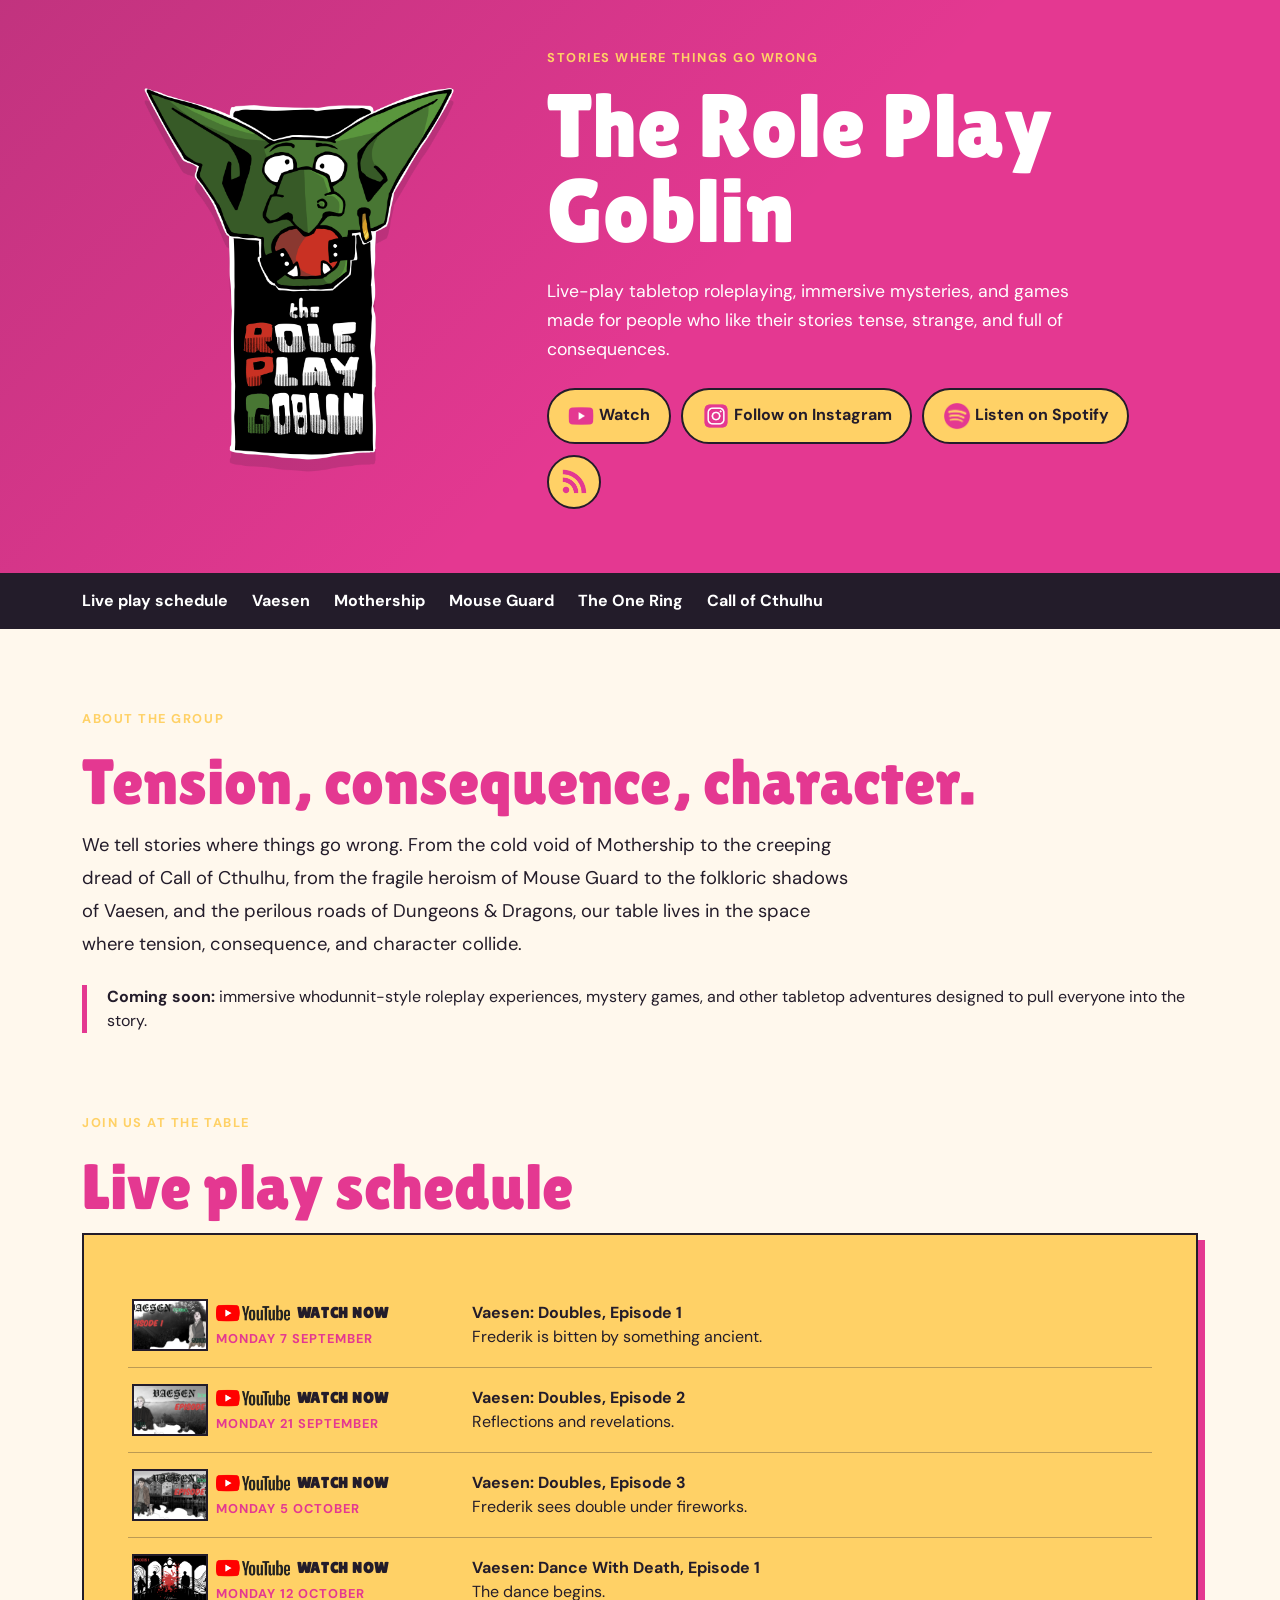
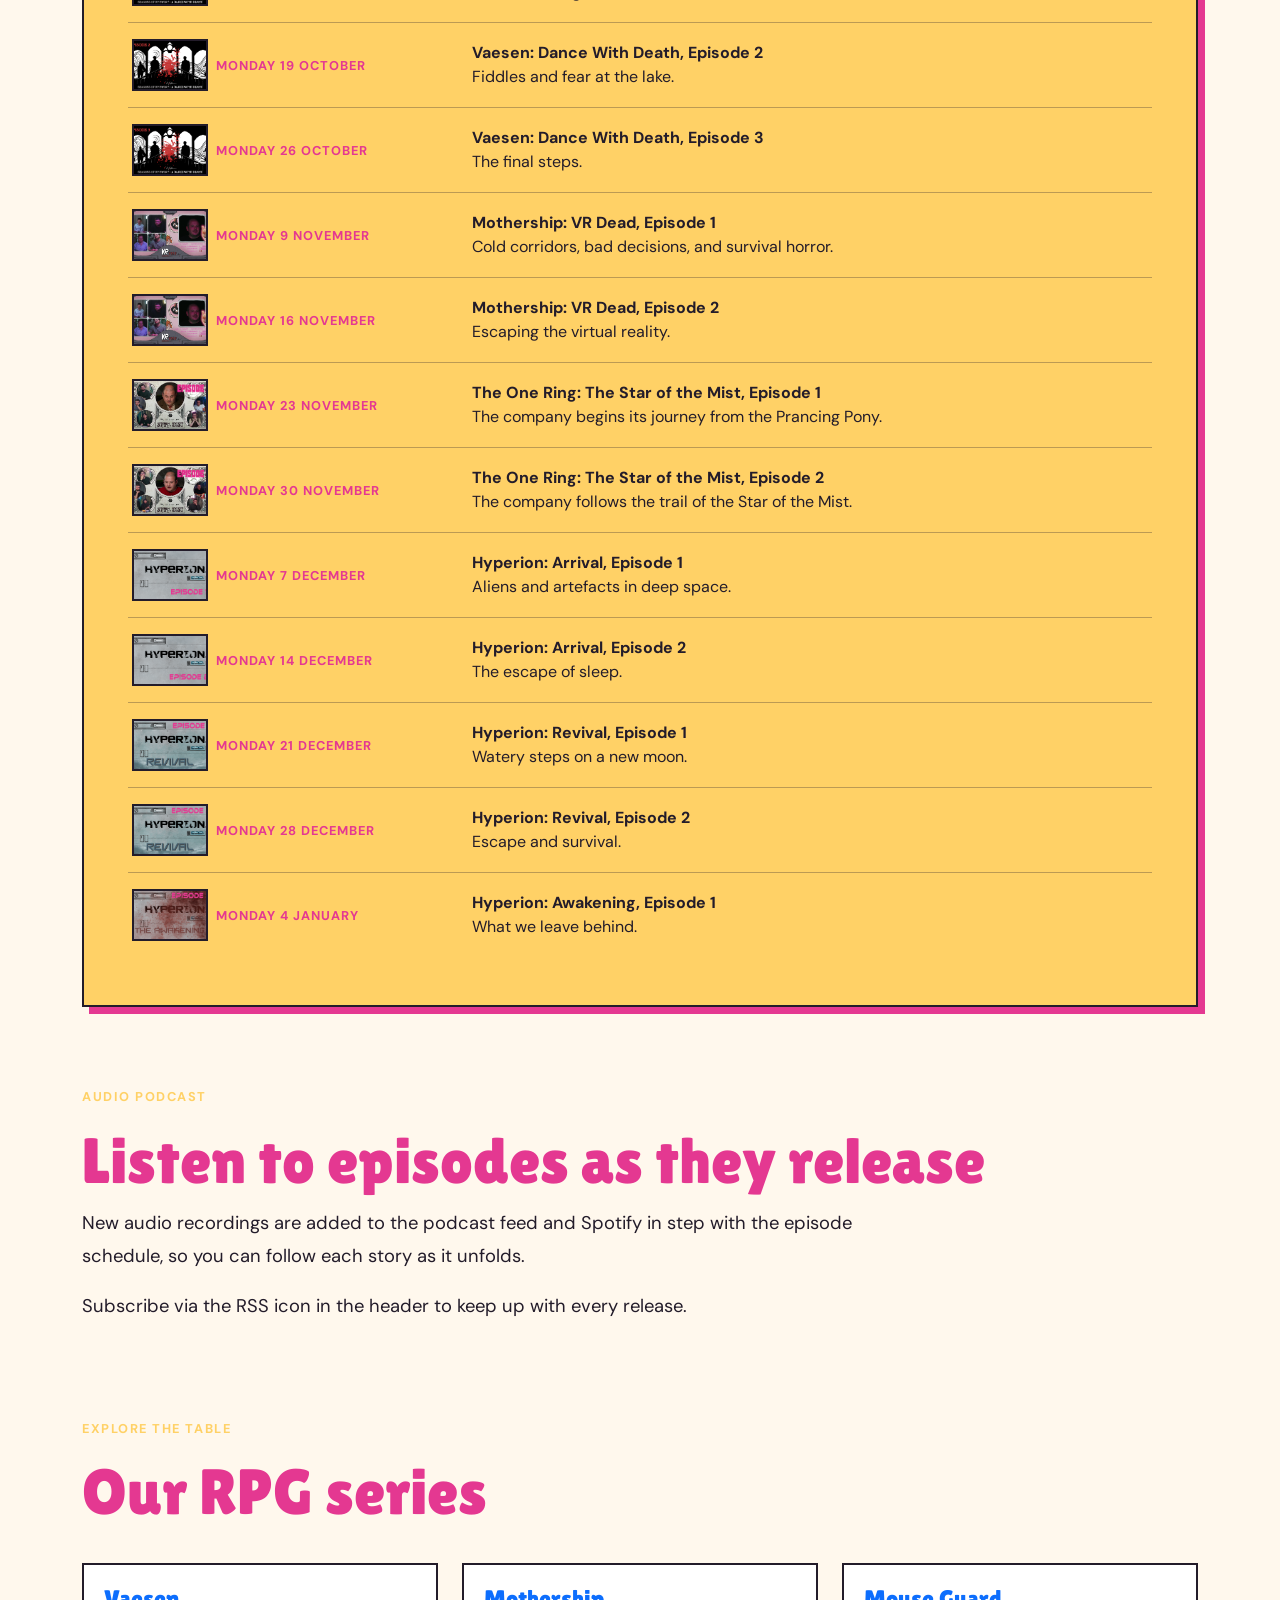
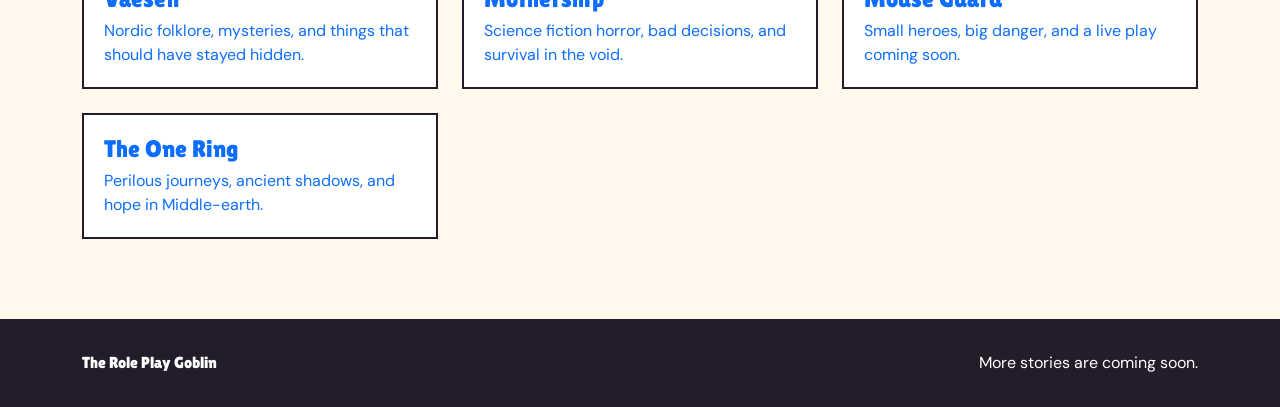
==== commit 598e5802: "feat: updated watch now; added CoC" ====
--- a/index.html
+++ b/index.html
@@ -190,6 +190,7 @@
       <a href="mothership.html">Mothership</a>
       <a href="mouseguard.html">Mouse Guard</a>
       <a href="tor.html">The One Ring</a>
+      <a href="cthulhu.html">Call of Cthulhu</a>
     </div>
   </nav>
 
@@ -242,12 +243,32 @@
           </div>
           <div class="schedule-item row g-2 align-items-center">
             <div class="col-auto"><img class="schedule-thumb" src="images/vaesen/doubles_ep3_still.png" alt=""></div>
-            <div class="col-md-3 schedule-date"><time datetime="2026-10-05">Monday 5 October</time></div>
+            <div class="col-md-3 schedule-date">
+              <div class="watch-now">
+                <a href="https://youtu.be/oXn3RMevXMo" target="_blank" rel="noopener noreferrer" aria-label="Watch episode 3 on YouTube">
+                  <img src="images/youtube_watch_icon.png" height="22" alt="Watch on YouTube">
+                </a>
+                <span>Watch Now</span>
+              </div>
+              <div>
+                <time datetime="2026-10-05">Monday 5 October</time>
+              </div>
+            </div>
             <div class="col"><strong>Vaesen: Doubles, Episode 3</strong><br>Frederik sees double under fireworks.</div>
           </div>
           <div class="schedule-item row g-2 align-items-center">
             <div class="col-auto"><img class="schedule-thumb" src="images/vaesen/NeckIntroThumbnailEp1.png" alt=""></div>
-            <div class="col-md-3 schedule-date"><time datetime="2026-10-12">Monday 12 October</time></div>
+            <div class="col-md-3 schedule-date">
+              <div class="watch-now">
+                <a href="https://youtu.be/kWre4g8wbMM" target="_blank" rel="noopener noreferrer" aria-label="Watch episode 1 on YouTube">
+                  <img src="images/youtube_watch_icon.png" height="22" alt="Watch on YouTube">
+                </a>
+                <span>Watch Now</span>
+              </div>
+              <div>
+                <time datetime="2026-10-12">Monday 12 October</time>
+              </div>
+            </div>
             <div class="col"><strong>Vaesen: Dance With Death, Episode 1</strong><br>The dance begins.</div>
           </div>
           <div class="schedule-item row g-2 align-items-center">
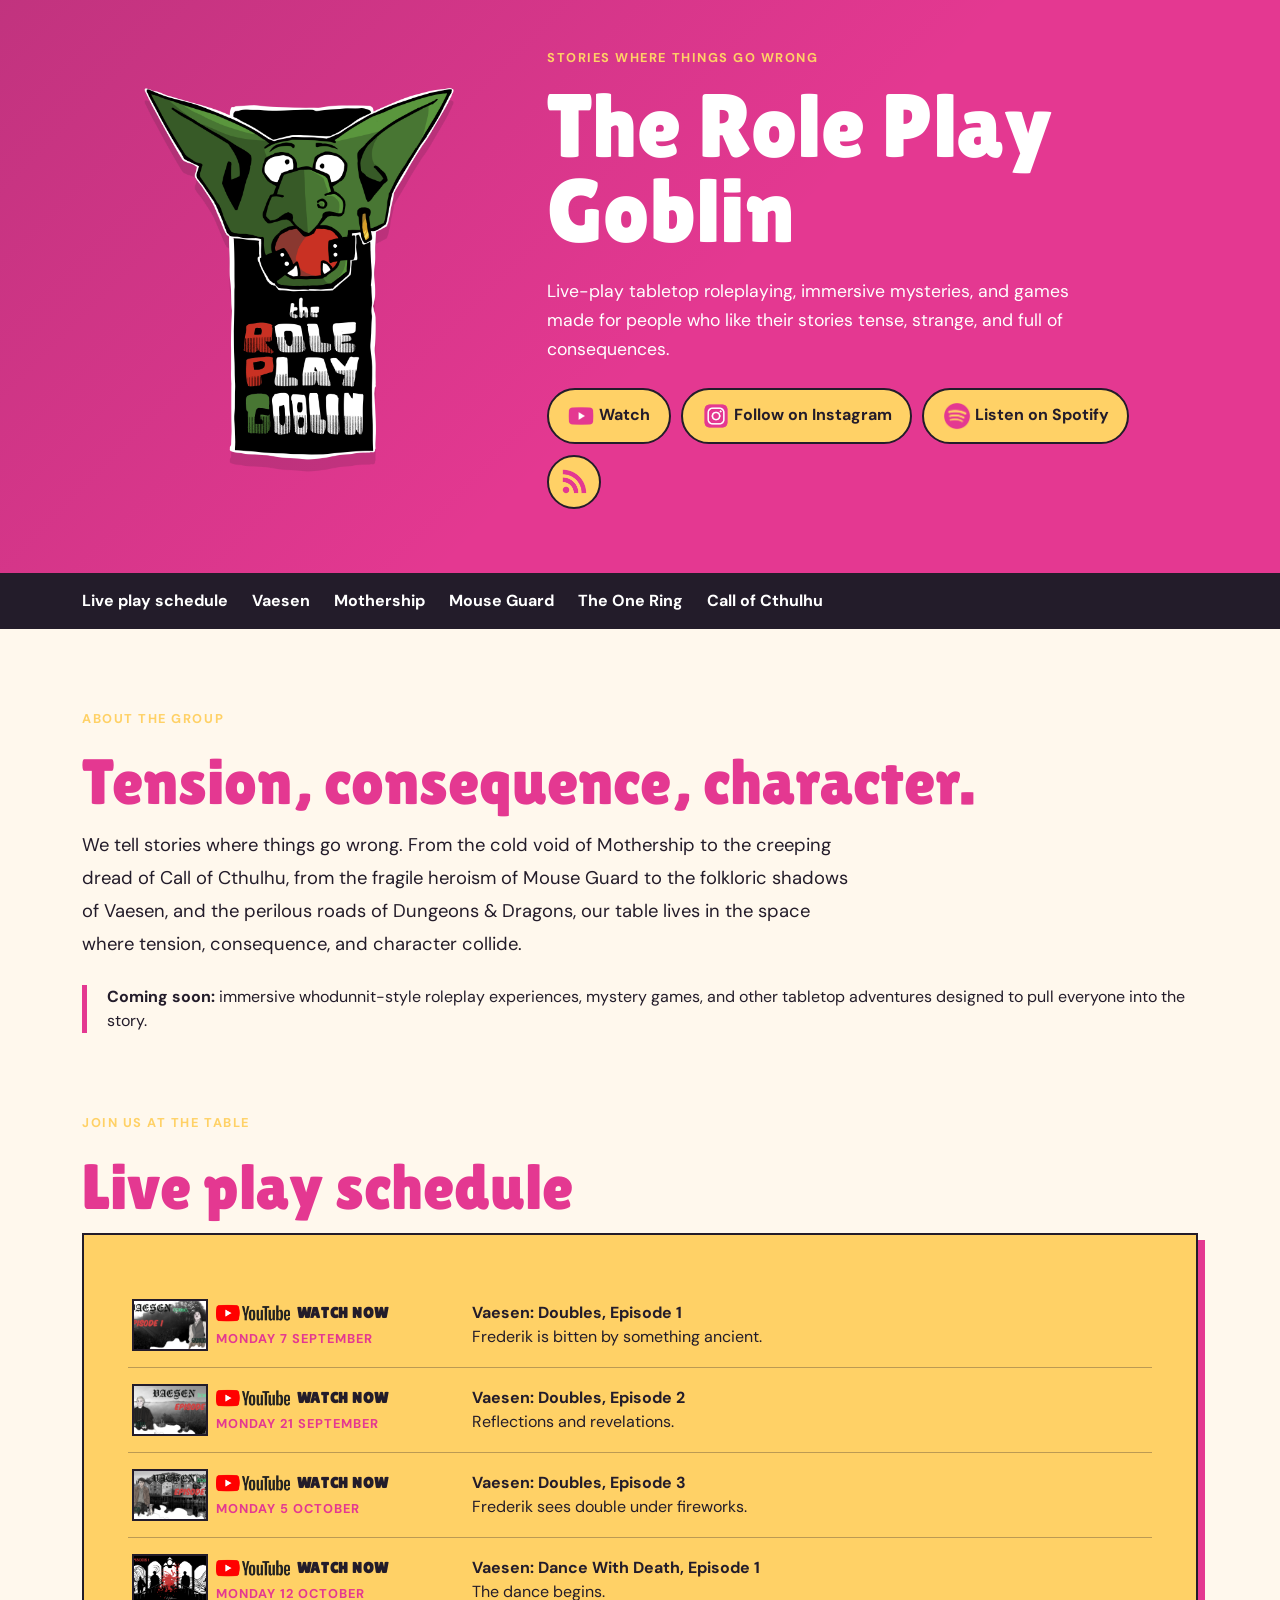
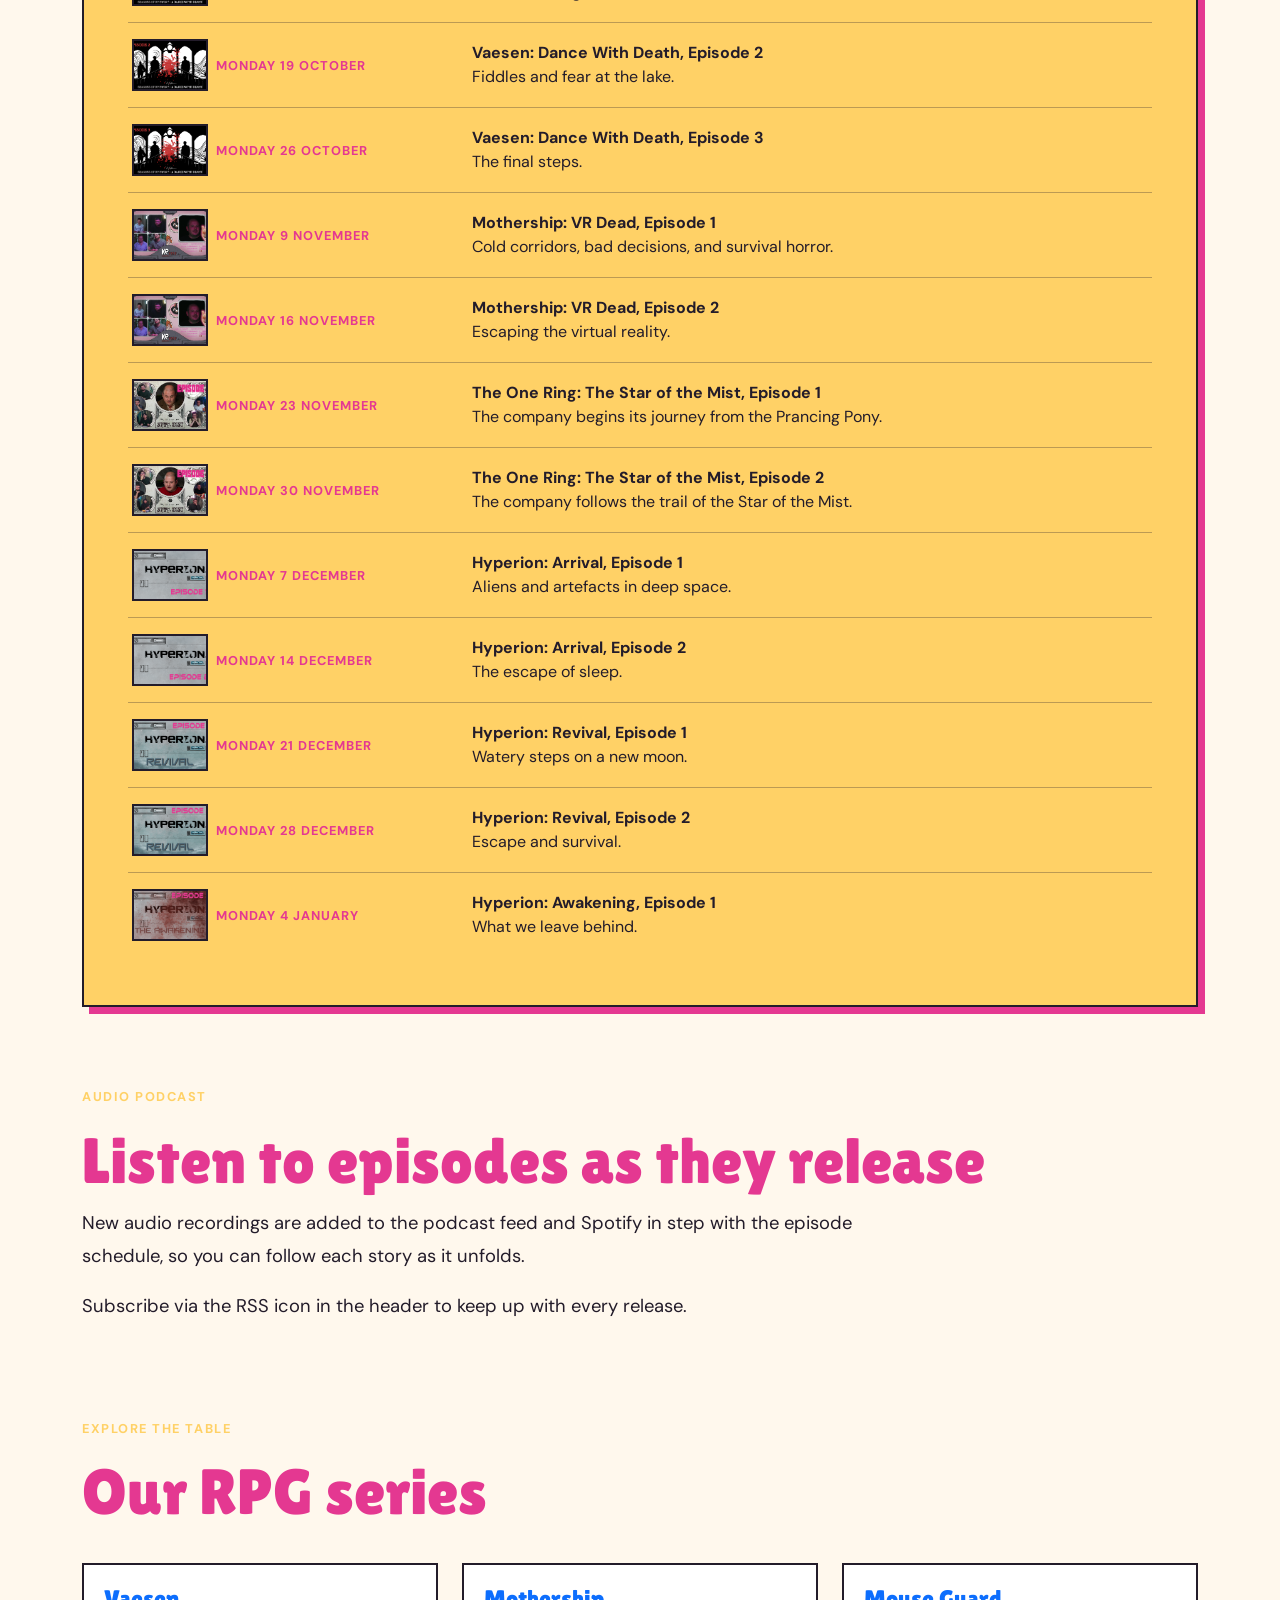
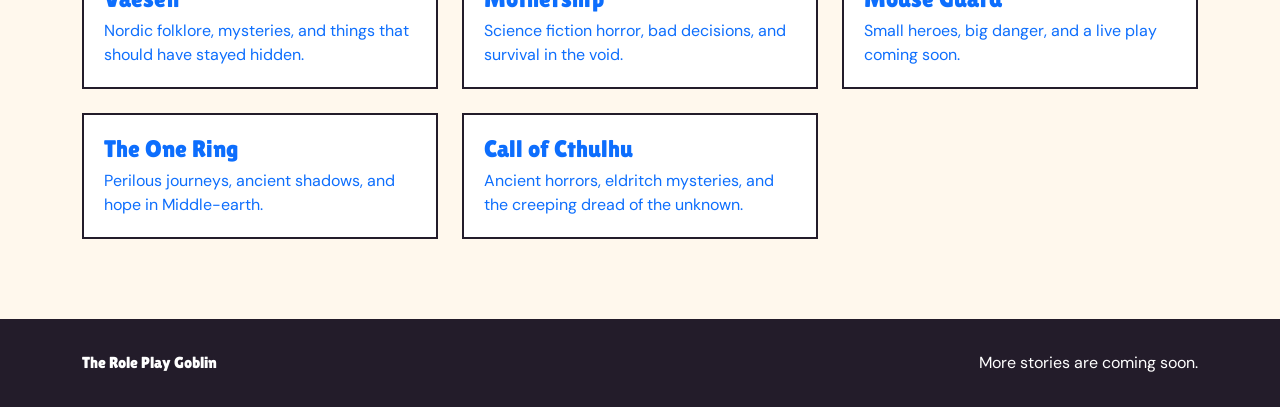
==== commit af0139da: "feat: index updates" ====
--- a/index.html
+++ b/index.html
@@ -348,6 +348,7 @@
           <div class="col-md-4"><a class="episode-card d-block text-decoration-none" href="mothership.html"><div class="episode-body"><h3>Mothership</h3><p class="mb-0">Science fiction horror, bad decisions, and survival in the void.</p></div></a></div>
           <div class="col-md-4"><a class="episode-card d-block text-decoration-none" href="mouseguard.html"><div class="episode-body"><h3>Mouse Guard</h3><p class="mb-0">Small heroes, big danger, and a live play coming soon.</p></div></a></div>
           <div class="col-md-4"><a class="episode-card d-block text-decoration-none" href="tor.html"><div class="episode-body"><h3>The One Ring</h3><p class="mb-0">Perilous journeys, ancient shadows, and hope in Middle-earth.</p></div></a></div>
+          <div class="col-md-4"><a class="episode-card d-block text-decoration-none" href="cthulhu.html"><div class="episode-body"><h3>Call of Cthulhu</h3><p class="mb-0">Ancient horrors, eldritch mysteries, and the creeping dread of the unknown.</p></div></a></div>
         </div>
       </div>
     </section>
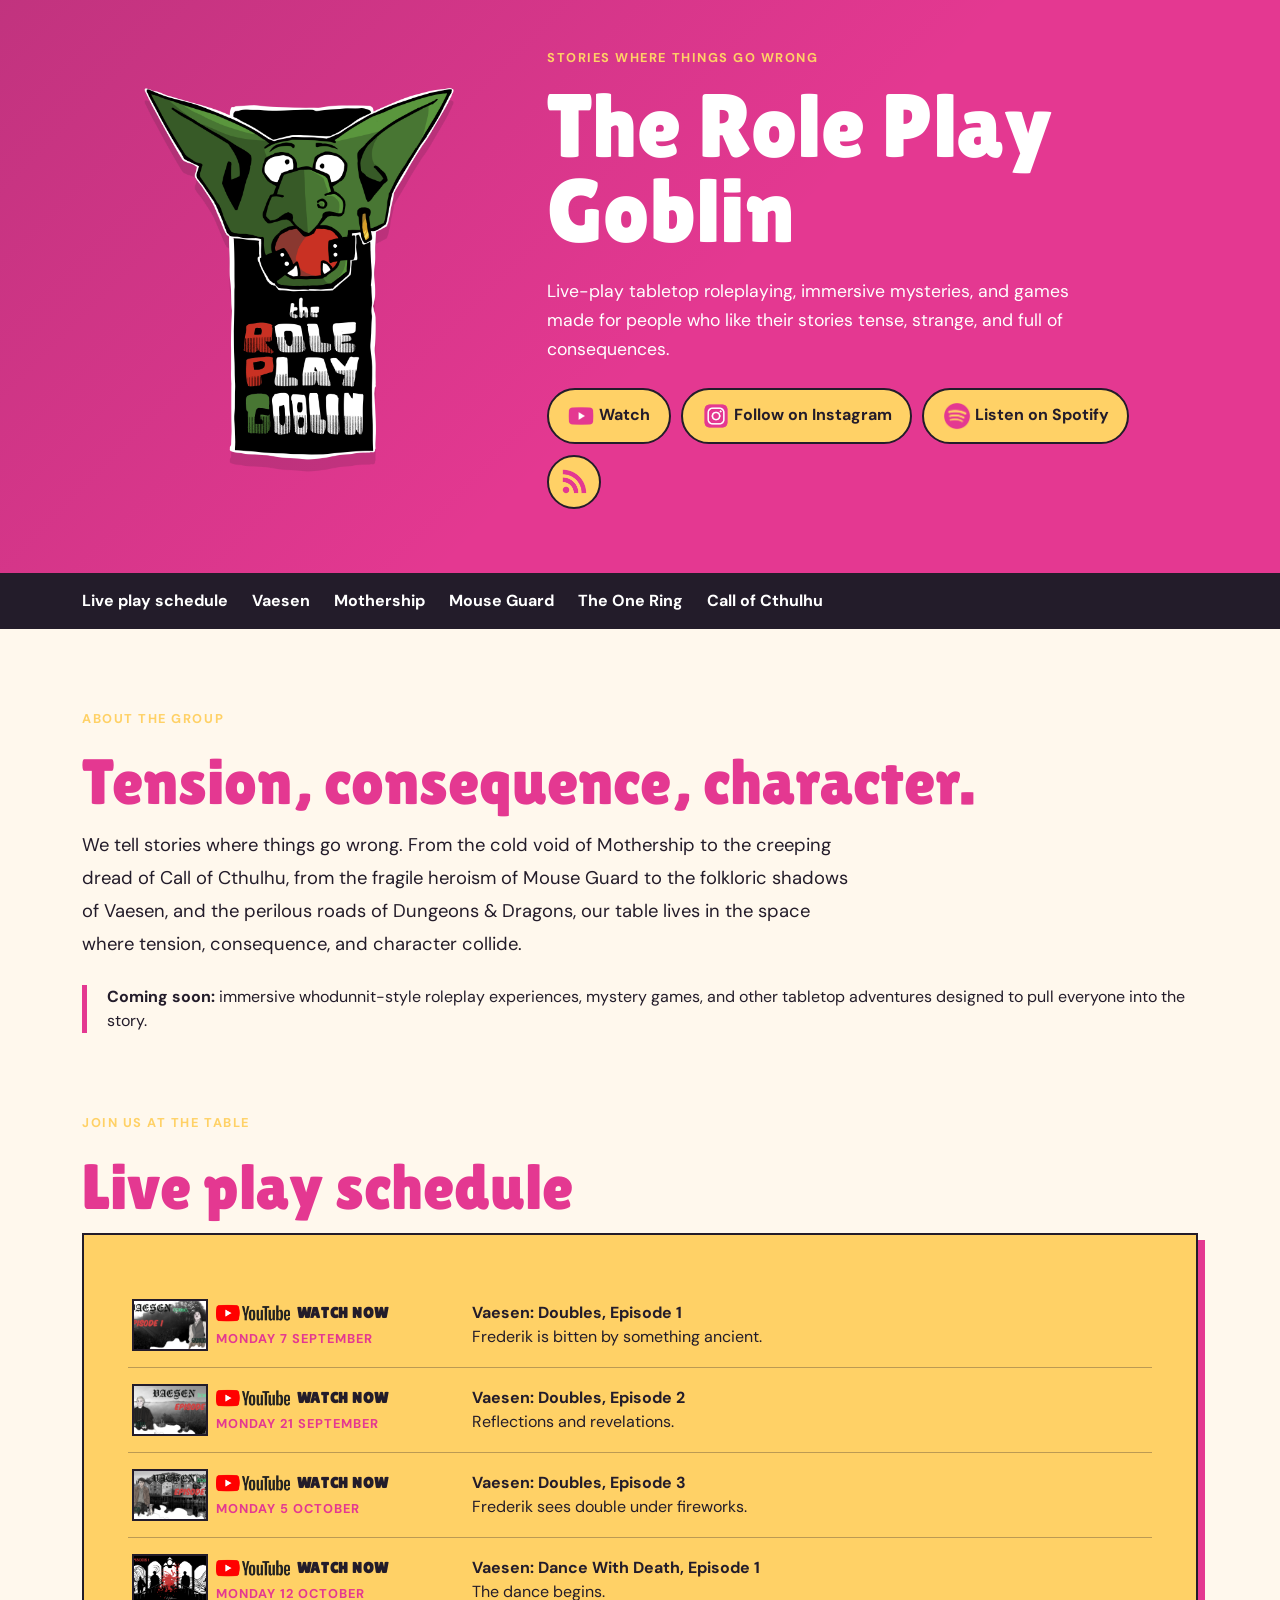
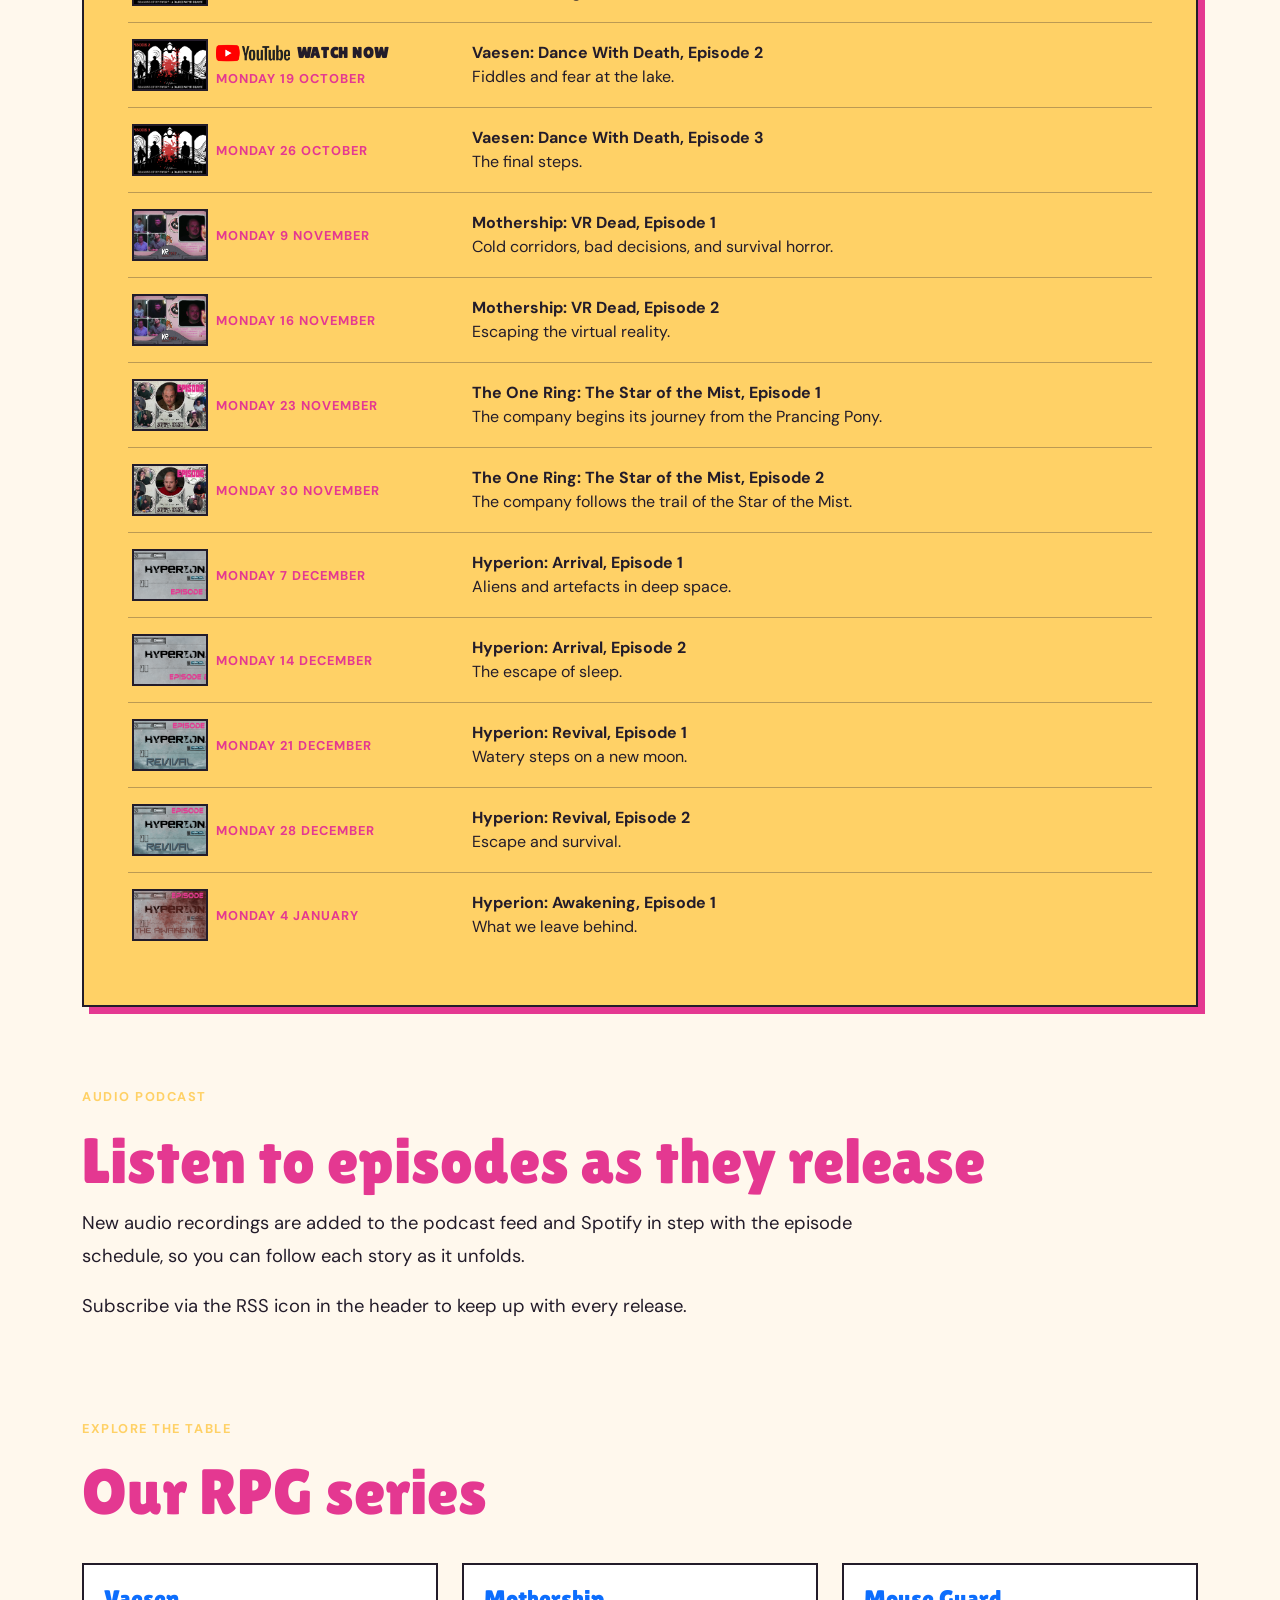
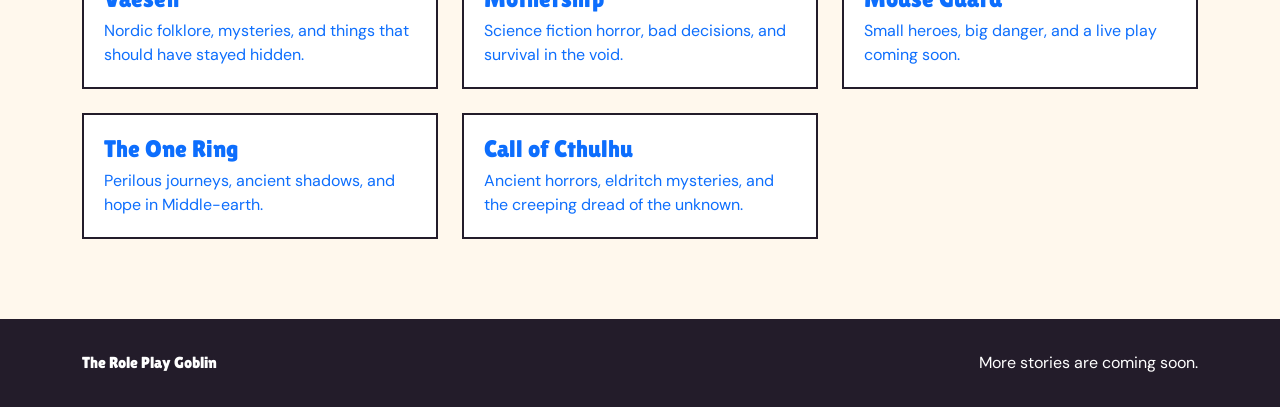
==== commit be2722ba: "chore: update for dwd2" ====
--- a/index.html
+++ b/index.html
@@ -273,7 +273,17 @@
           </div>
           <div class="schedule-item row g-2 align-items-center">
             <div class="col-auto"><img class="schedule-thumb" src="images/vaesen/NeckIntroThumbnailEp2.png" alt=""></div>
-            <div class="col-md-3 schedule-date"><time datetime="2026-10-19">Monday 19 October</time></div>
+            <div class="col-md-3 schedule-date">
+              <div class="watch-now">
+                <a href="https://youtu.be/fnWXrib1QpE" target="_blank" rel="noopener noreferrer" aria-label="Watch episode 2 on YouTube">
+                  <img src="images/youtube_watch_icon.png" height="22" alt="Watch on YouTube">
+                </a>
+                <span>Watch Now</span>
+              </div>
+               <div>
+                <time datetime="2026-10-19">Monday 19 October</time>
+               </div>
+            </div>
             <div class="col"><strong>Vaesen: Dance With Death, Episode 2</strong><br>Fiddles and fear at the lake.</div>
           </div>
           <div class="schedule-item row g-2 align-items-center">
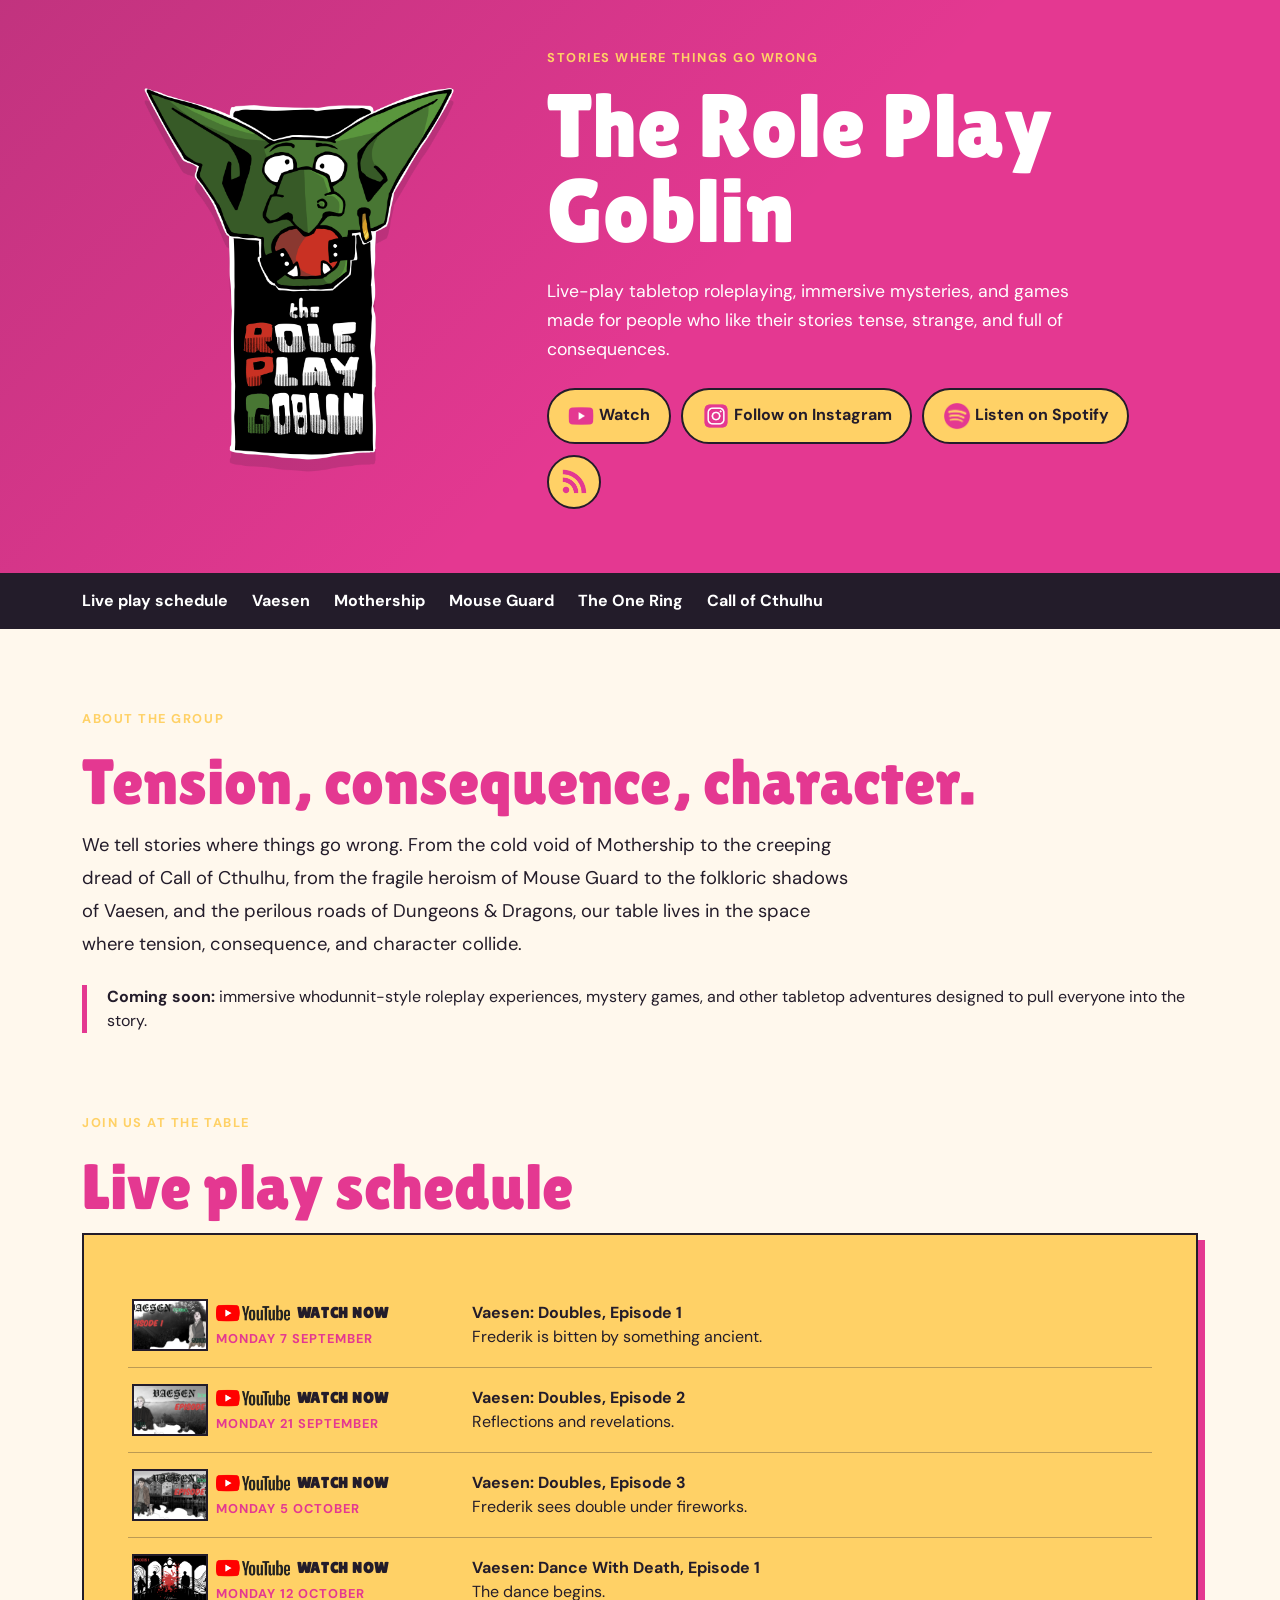
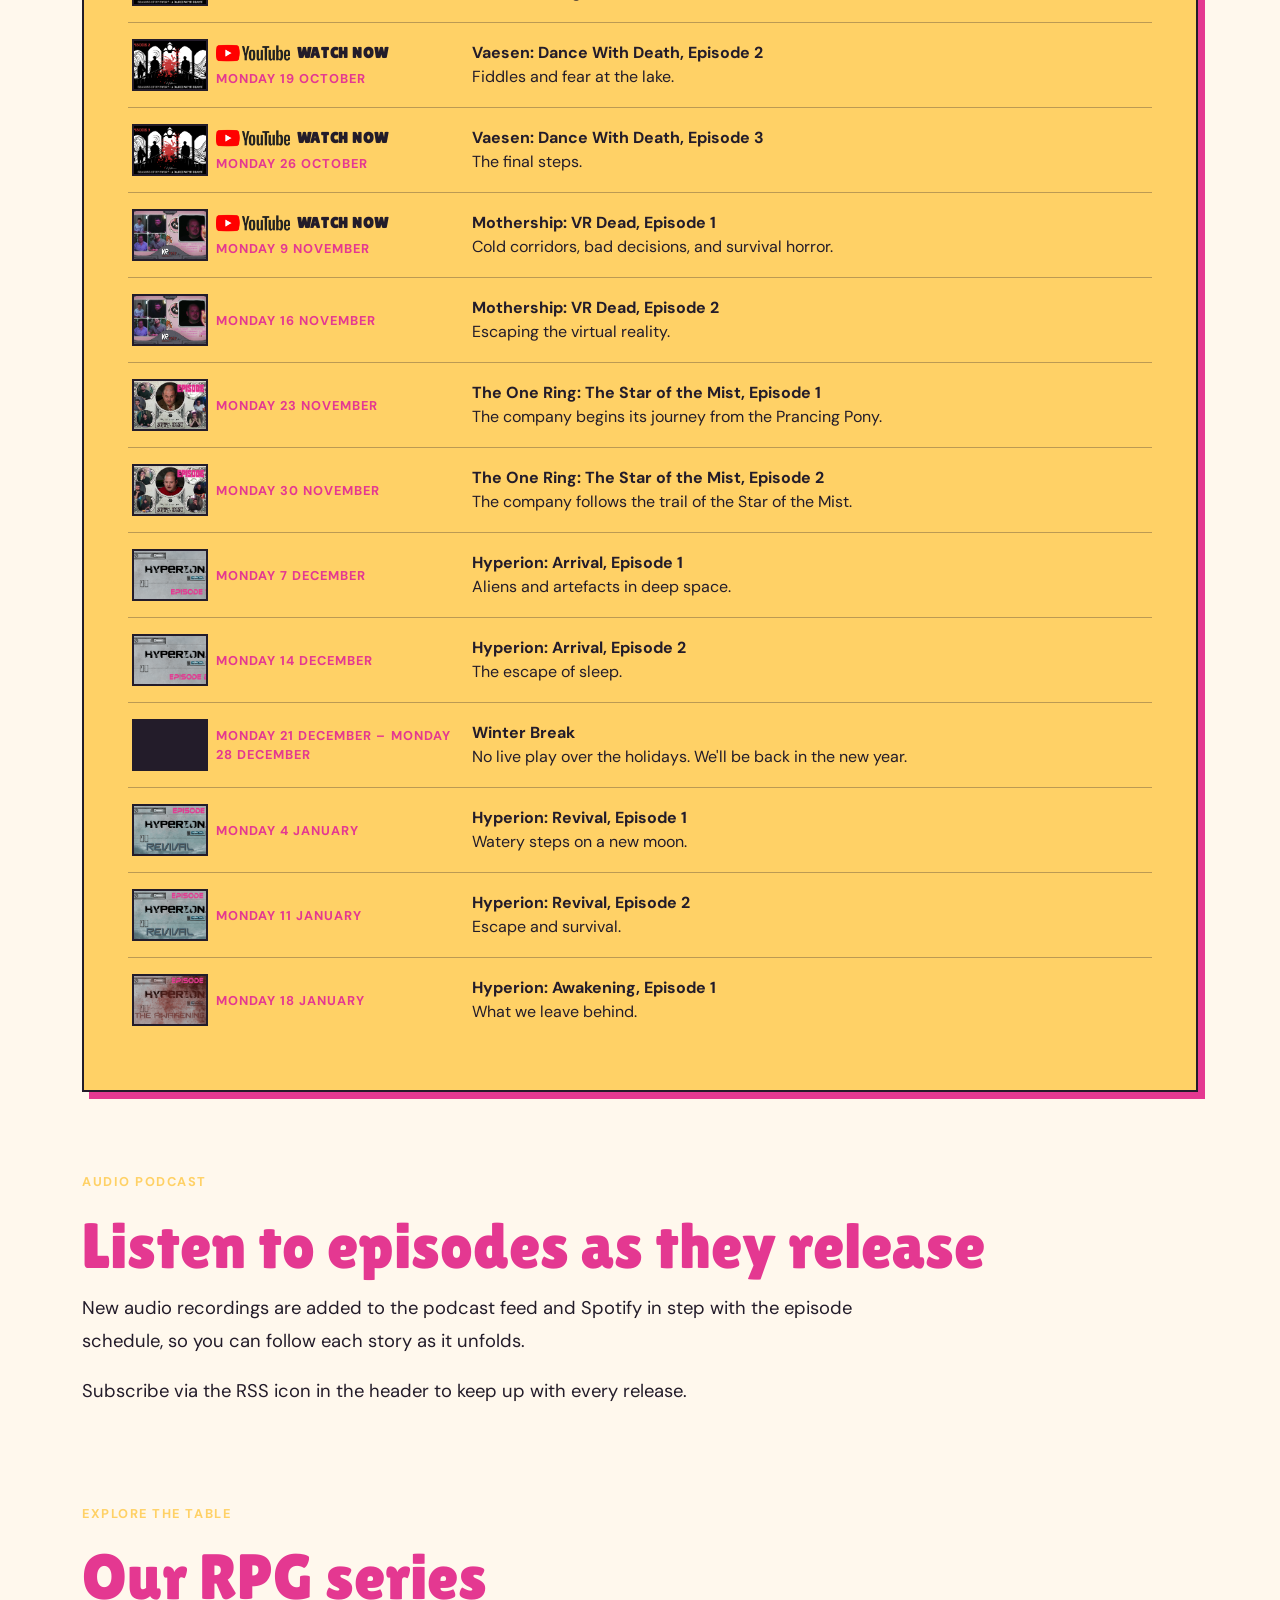
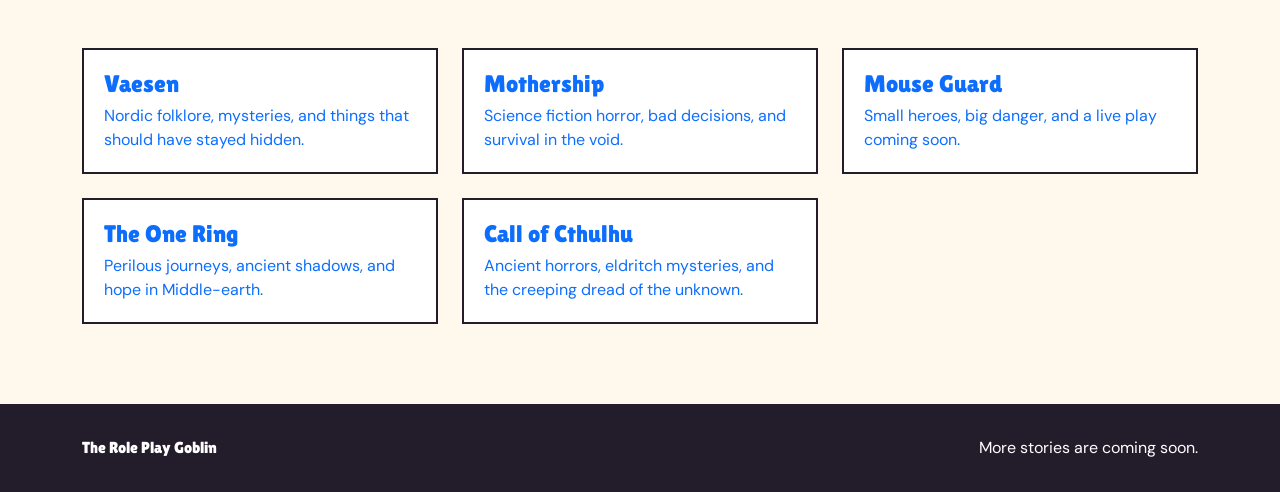
==== commit 871627b2: "feat: schedule update" ====
--- a/index.html
+++ b/index.html
@@ -288,12 +288,32 @@
           </div>
           <div class="schedule-item row g-2 align-items-center">
             <div class="col-auto"><img class="schedule-thumb" src="images/vaesen/NeckIntroThumbnailEp3.png" alt=""></div>
-            <div class="col-md-3 schedule-date"><time datetime="2026-10-26">Monday 26 October</time></div>
+            <div class="col-md-3 schedule-date">
+              <div class="watch-now">
+                <a href="https://youtu.be/_vn61cVj_Ok" target="_blank" rel="noopener noreferrer" aria-label="Watch episode 3 on YouTube">
+                  <img src="images/youtube_watch_icon.png" height="22" alt="Watch on YouTube">
+                </a>
+                <span>Watch Now</span>
+              </div>
+              <div>
+                <time datetime="2026-10-26">Monday 26 October</time>
+              </div>
+            </div>
             <div class="col"><strong>Vaesen: Dance With Death, Episode 3</strong><br>The final steps.</div>
           </div>
           <div class="schedule-item row g-2 align-items-center">
             <div class="col-auto"><img class="schedule-thumb" src="images/mothership/VRDeadEpisode1.png" alt=""></div>
-            <div class="col-md-3 schedule-date"><time datetime="2026-11-09">Monday 9 November</time></div>
+            <div class="col-md-3 schedule-date">
+              <div class="watch-now">
+                <a href="https://youtu.be/keQUdqvHPnc" target="_blank" rel="noopener noreferrer" aria-label="Watch VR Dead episode 1 on YouTube">
+                  <img src="images/youtube_watch_icon.png" height="22" alt="Watch on YouTube">
+                </a>
+                <span>Watch Now</span>
+              </div>
+              <div>
+                <time datetime="2026-11-09">Monday 9 November</time>
+              </div>
+            </div>
             <div class="col"><strong>Mothership: VR Dead, Episode 1</strong><br>Cold corridors, bad decisions, and survival horror.</div>
           </div>
           <div class="schedule-item row g-2 align-items-center">
@@ -322,18 +342,23 @@
             <div class="col"><strong>Hyperion: Arrival, Episode 2</strong><br>The escape of sleep.</div>
           </div>
           <div class="schedule-item row g-2 align-items-center">
+            <div class="col-auto"><div class="schedule-thumb" aria-hidden="true" style="background: var(--ink);"></div></div>
+            <div class="col-md-3 schedule-date"><time datetime="2026-12-21">Monday 21 December</time> &ndash; <time datetime="2026-12-28">Monday 28 December</time></div>
+            <div class="col"><strong>Winter Break</strong><br>No live play over the holidays. We'll be back in the new year.</div>
+          </div>
+          <div class="schedule-item row g-2 align-items-center">
             <div class="col-auto"><img class="schedule-thumb" src="images/mothership/revival_ep1_screen.png" alt=""></div>
-            <div class="col-md-3 schedule-date"><time datetime="2026-12-21">Monday 21 December</time></div>
+            <div class="col-md-3 schedule-date"><time datetime="2027-01-04">Monday 4 January</time></div>
             <div class="col"><strong>Hyperion: Revival, Episode 1</strong><br>Watery steps on a new moon.</div>
           </div>
           <div class="schedule-item row g-2 align-items-center">
             <div class="col-auto"><img class="schedule-thumb" src="images/mothership/revival_ep2_screen.png" alt=""></div>
-            <div class="col-md-3 schedule-date"><time datetime="2026-12-28">Monday 28 December</time></div>
+            <div class="col-md-3 schedule-date"><time datetime="2027-01-11">Monday 11 January</time></div>
             <div class="col"><strong>Hyperion: Revival, Episode 2</strong><br>Escape and survival.</div>
           </div>
           <div class="schedule-item row g-2 align-items-center">
             <div class="col-auto"><img class="schedule-thumb" src="images/mothership/awakening_ep1_screen.png" alt=""></div>
-            <div class="col-md-3 schedule-date"><time datetime="2027-01-04">Monday 4 January</time></div>
+            <div class="col-md-3 schedule-date"><time datetime="2027-01-18">Monday 18 January</time></div>
             <div class="col"><strong>Hyperion: Awakening, Episode 1</strong><br>What we leave behind.</div>
           </div>
         </div>
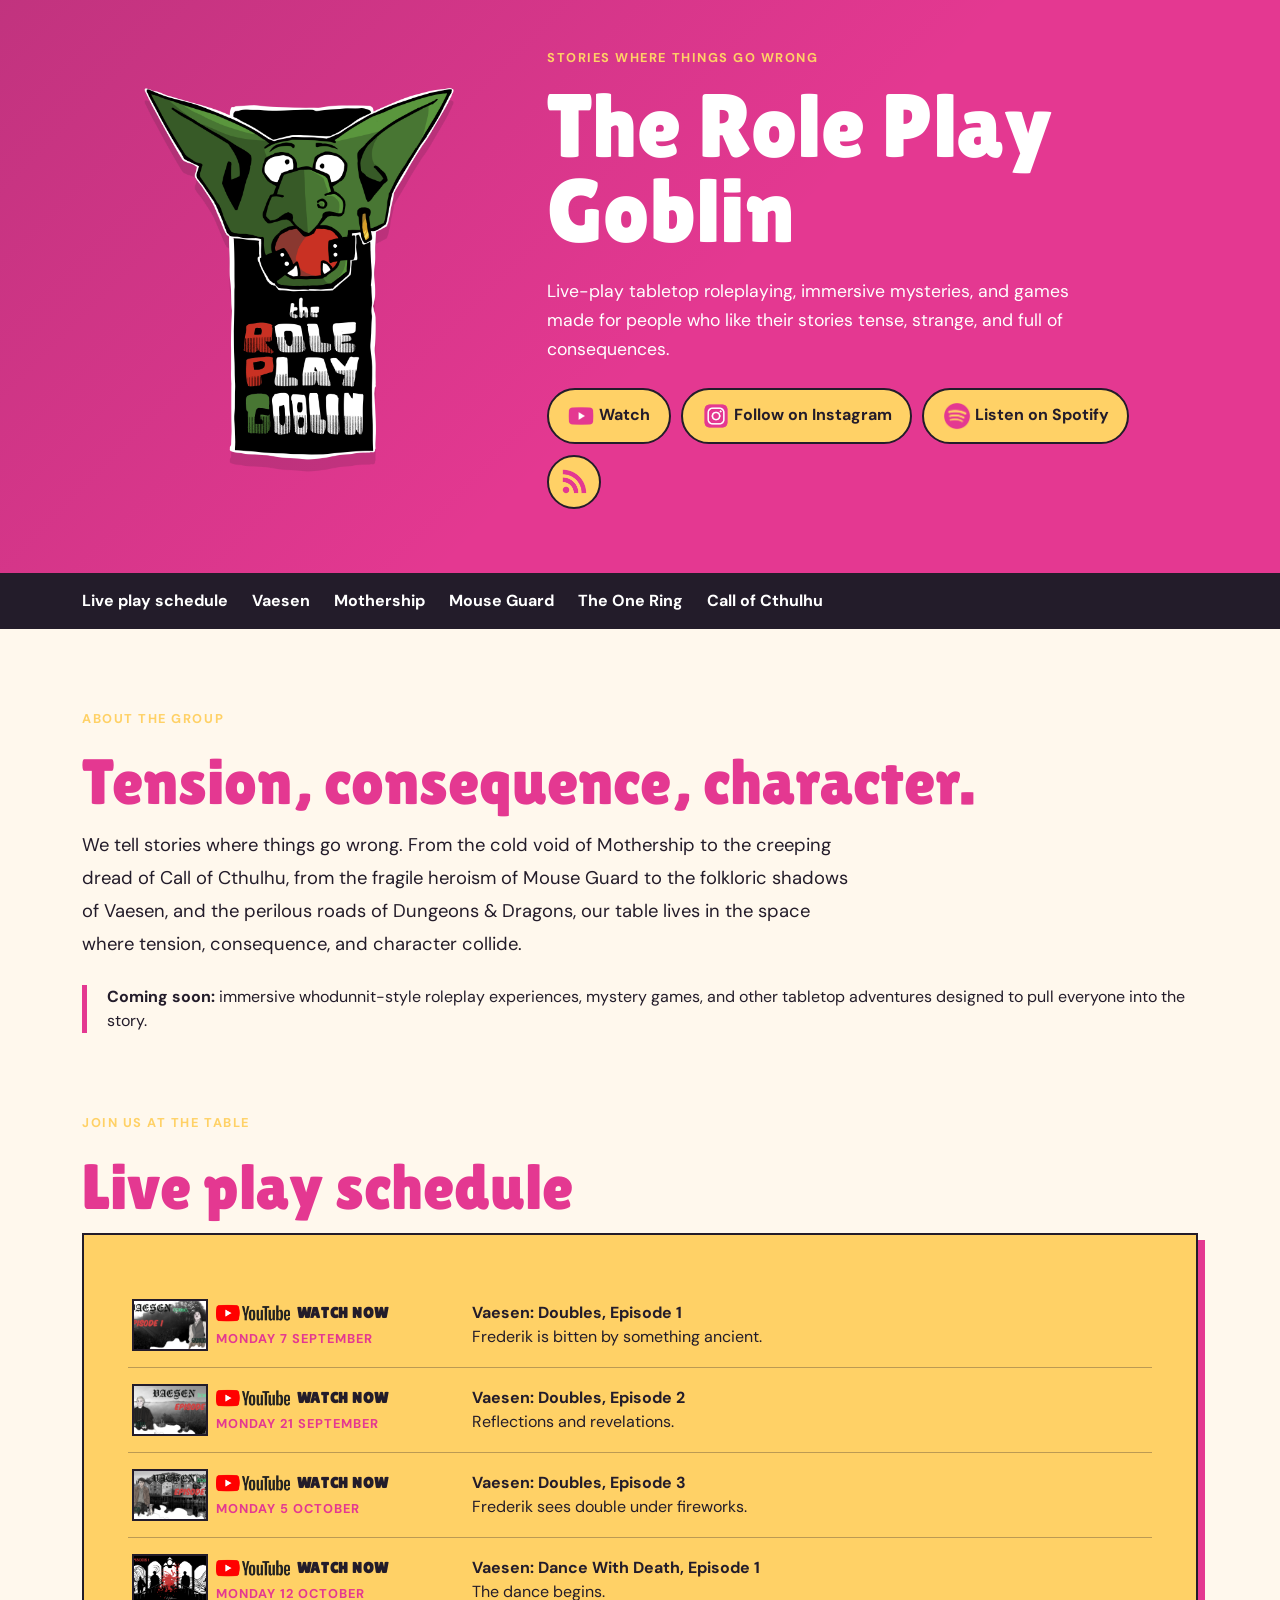
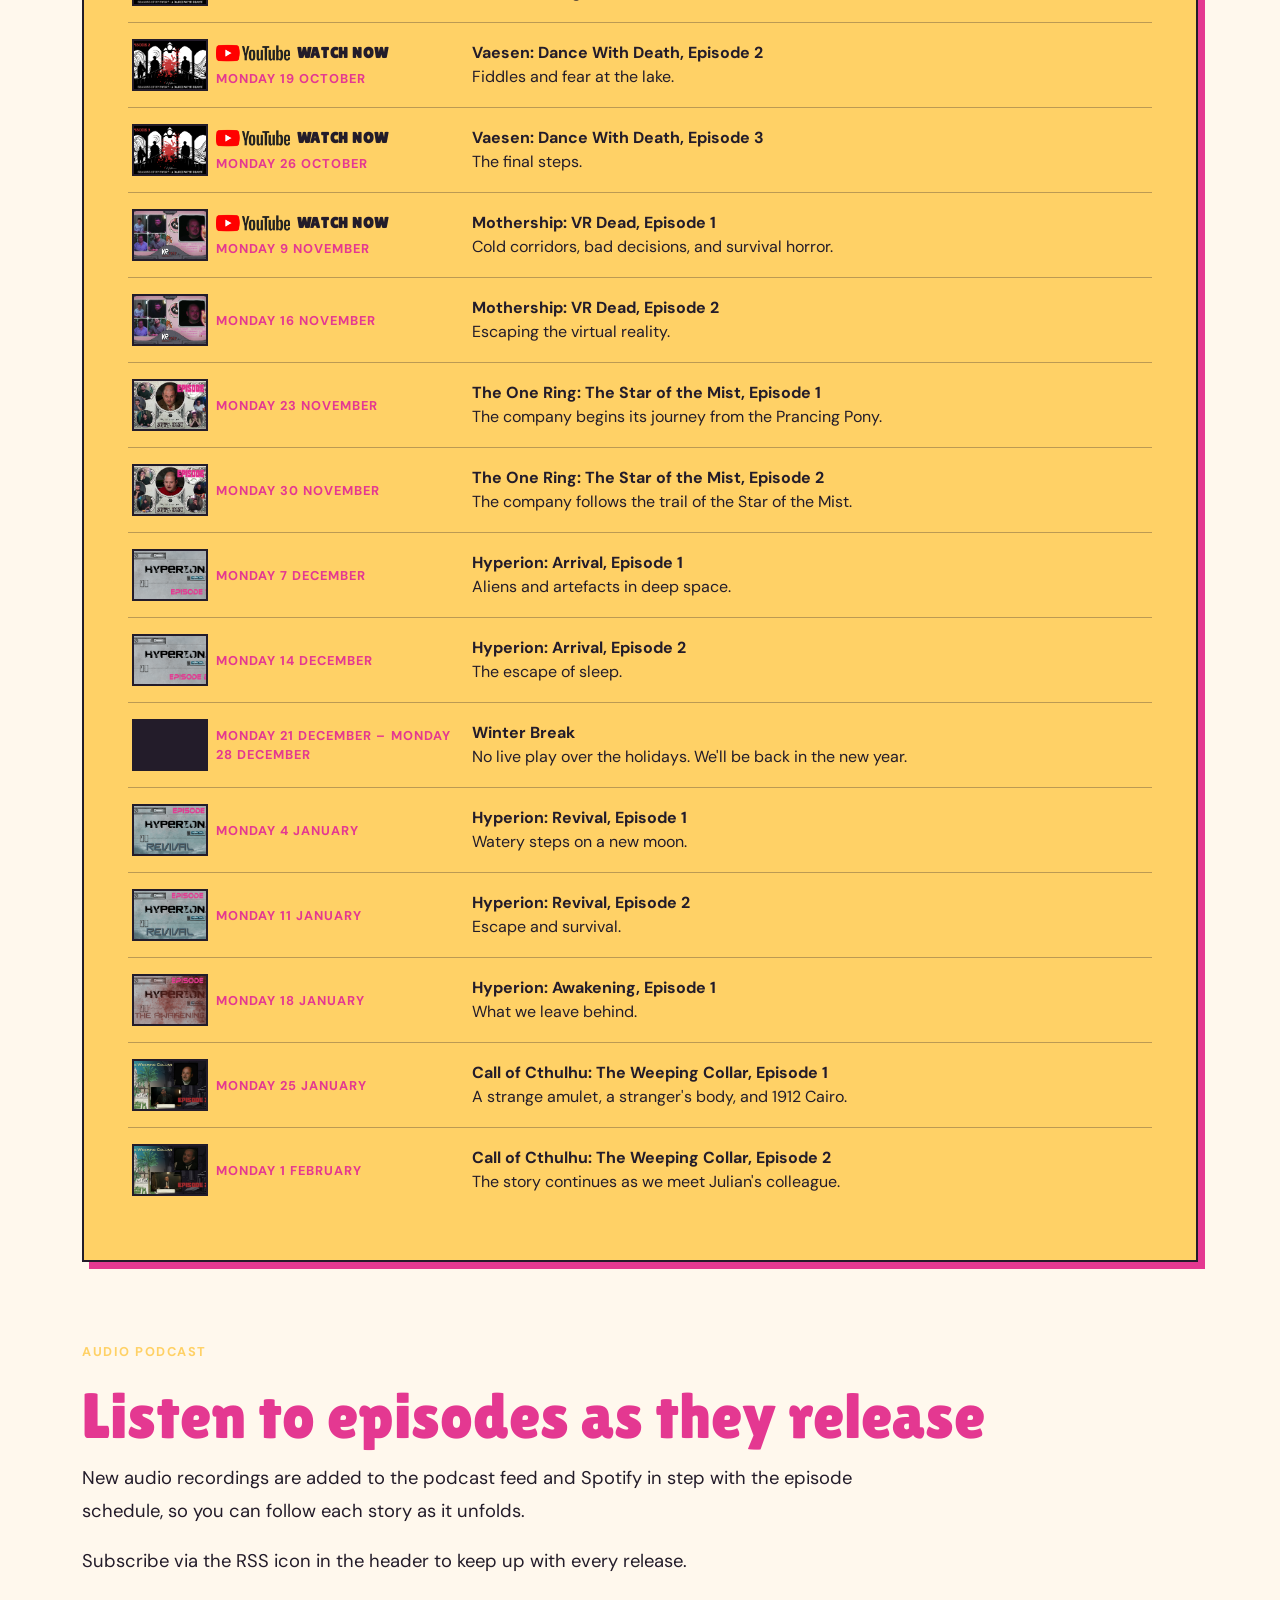
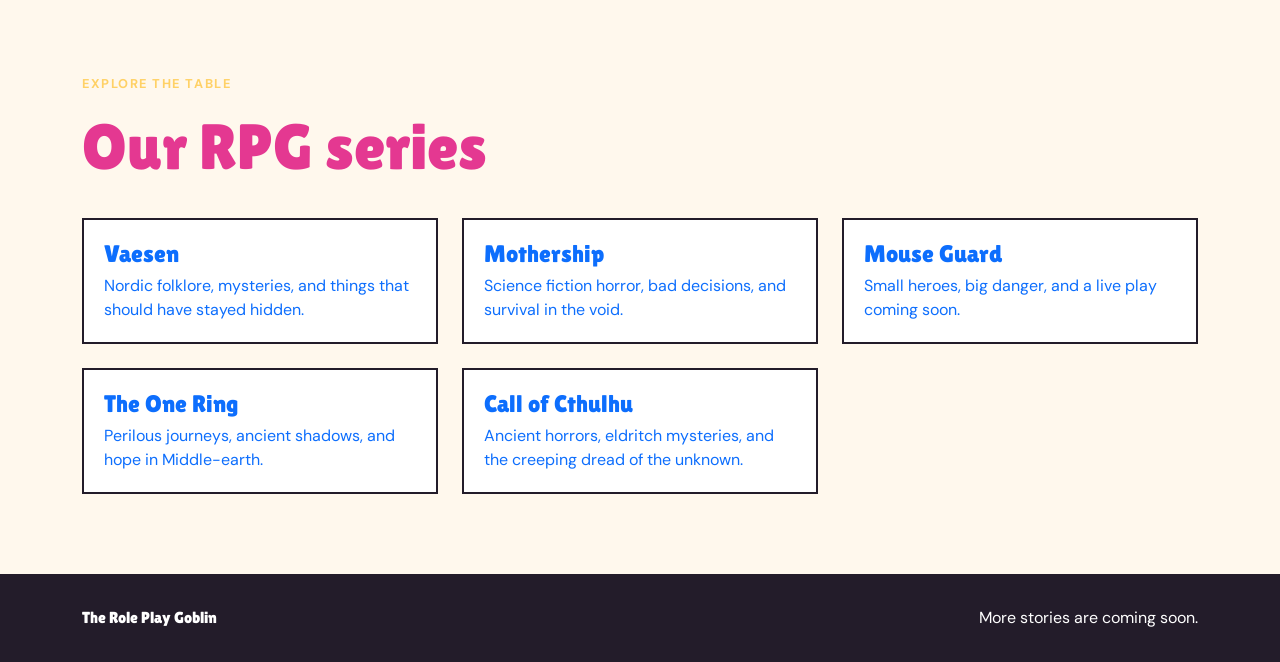
==== commit 26534000: "feat: updated schedule" ====
--- a/index.html
+++ b/index.html
@@ -361,6 +361,16 @@
             <div class="col-md-3 schedule-date"><time datetime="2027-01-18">Monday 18 January</time></div>
             <div class="col"><strong>Hyperion: Awakening, Episode 1</strong><br>What we leave behind.</div>
           </div>
+          <div class="schedule-item row g-2 align-items-center">
+            <div class="col-auto"><img class="schedule-thumb" src="images/cthulhu/WeepingCollarEpisode1.png" alt=""></div>
+            <div class="col-md-3 schedule-date"><time datetime="2027-01-25">Monday 25 January</time></div>
+            <div class="col"><strong>Call of Cthulhu: The Weeping Collar, Episode 1</strong><br>A strange amulet, a stranger's body, and 1912 Cairo.</div>
+          </div>
+          <div class="schedule-item row g-2 align-items-center">
+            <div class="col-auto"><img class="schedule-thumb" src="images/cthulhu/WeepingCollarEpisode2.png" alt=""></div>
+            <div class="col-md-3 schedule-date"><time datetime="2027-02-01">Monday 1 February</time></div>
+            <div class="col"><strong>Call of Cthulhu: The Weeping Collar, Episode 2</strong><br>The story continues as we meet Julian's colleague.</div>
+          </div>
         </div>
       </div>
     </section>
